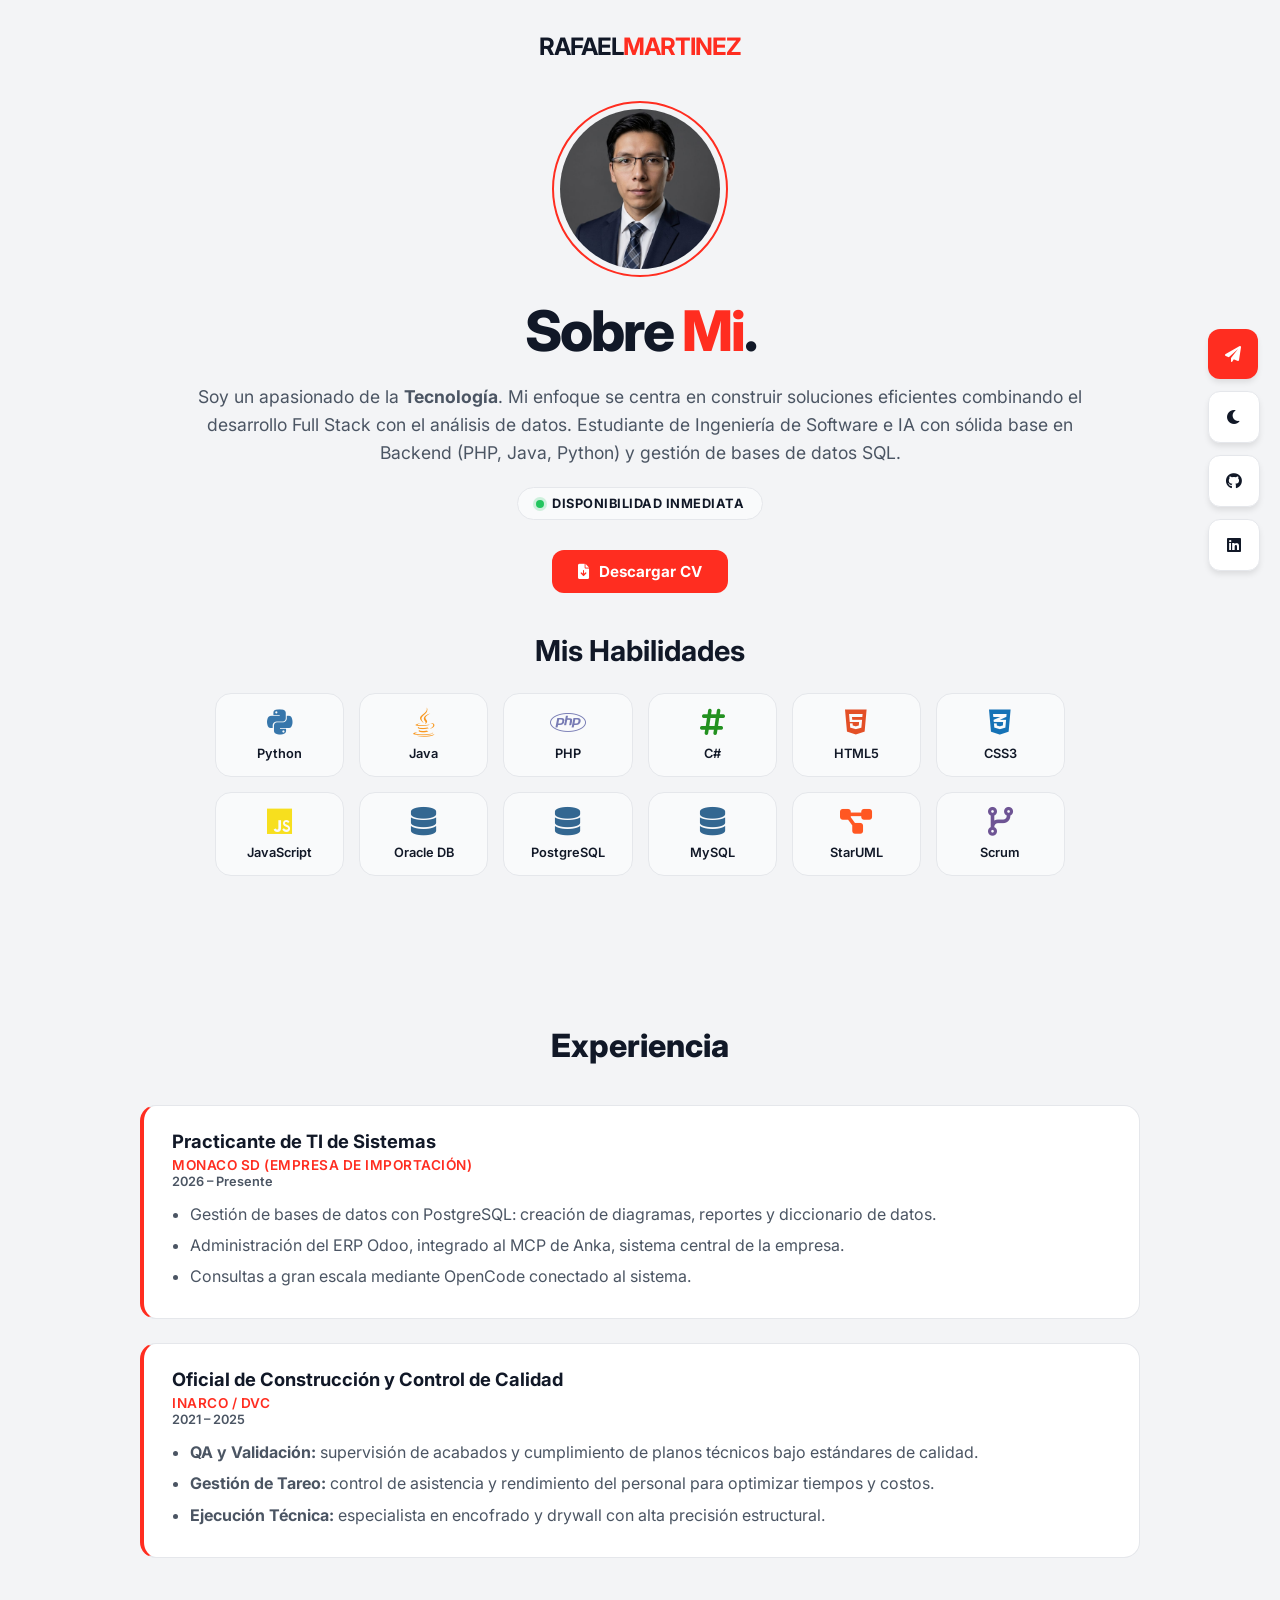
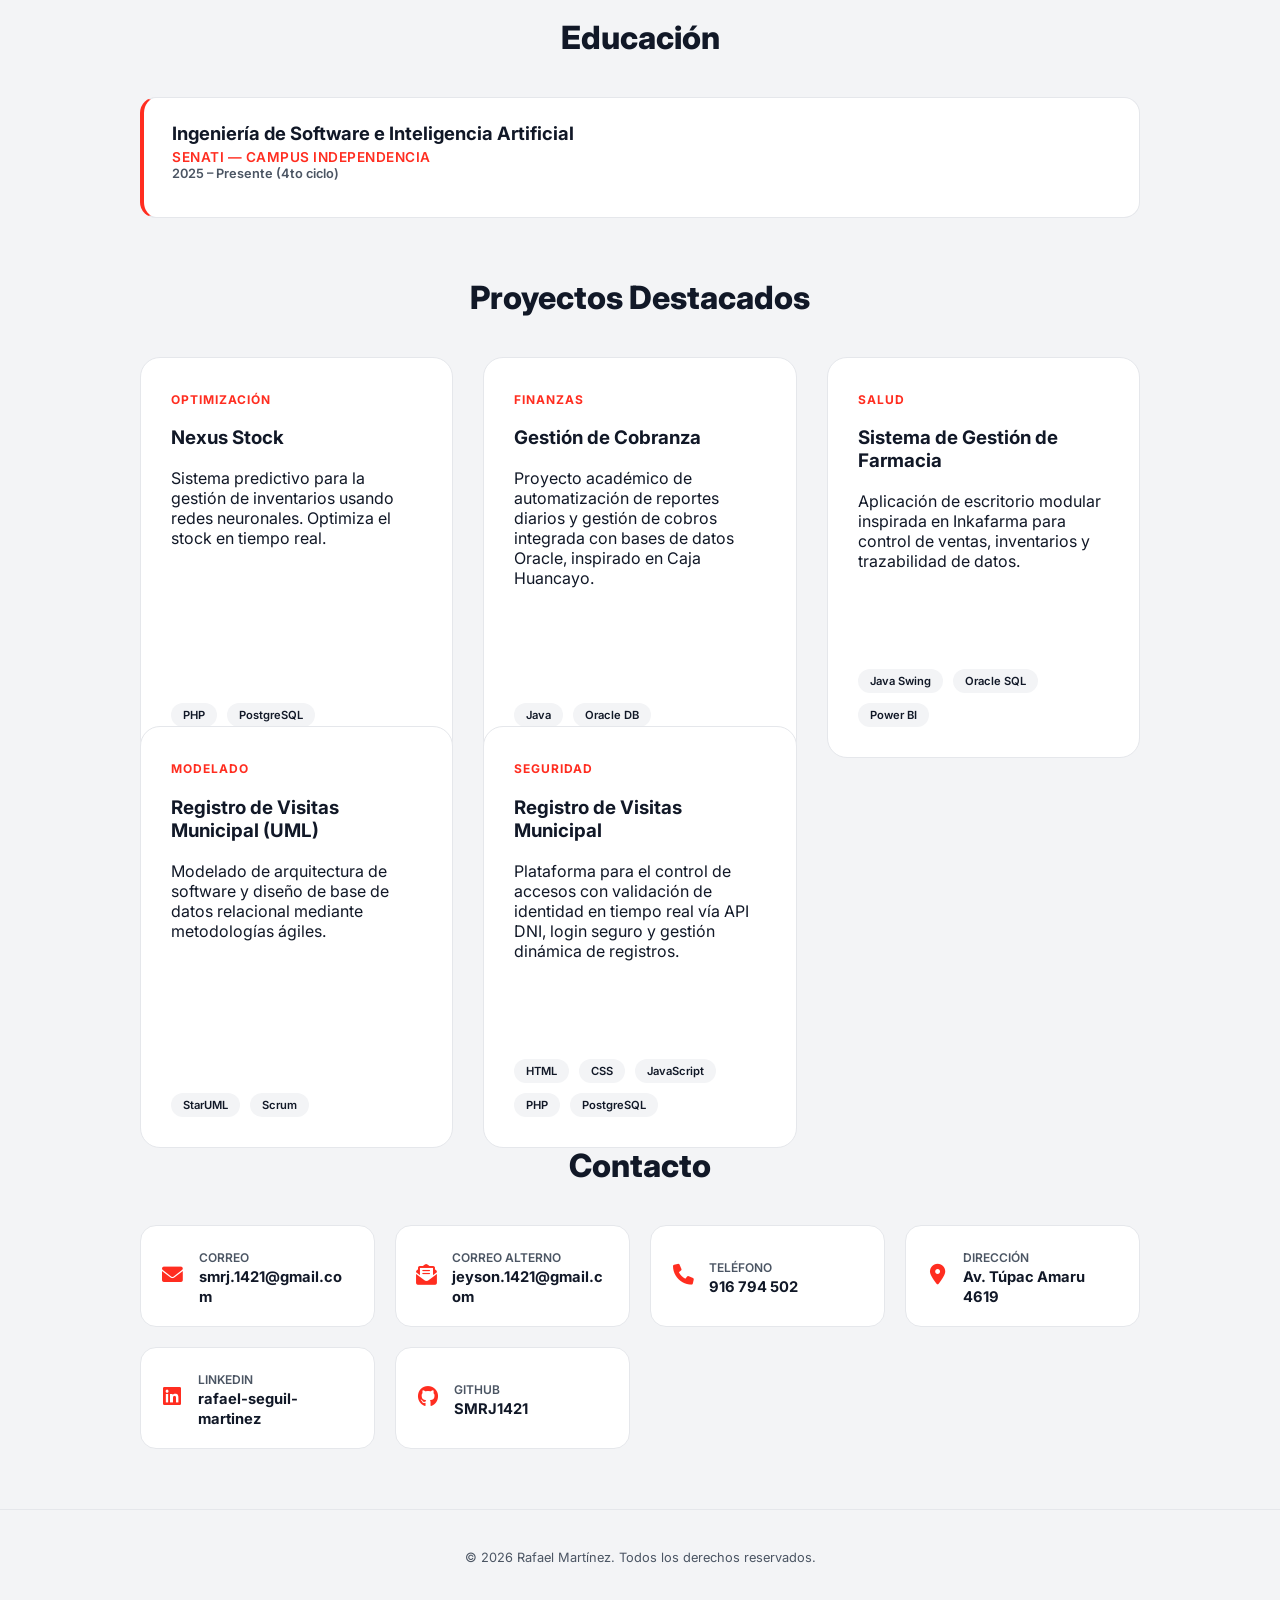
==== index.html @ b7e4bb4e "Actualiza portafolio: corrige contacto, agrega experiencia, educacion, proyectos y CV" ====
<!DOCTYPE html>
<html lang="es">
<head>
    <meta charset="UTF-8">
    <meta name="viewport" content="width=device-width, initial-scale=1.0">
    <title>Rafael Martínez | Portafolio</title>
    <meta name="description" content="Portafolio de Rafael Jeyson Seguil Martinez, estudiante de Ingeniería de Software e IA, practicante de TI en Monaco SD.">
    <link href="https://fonts.googleapis.com/css2?family=Inter:wght@300;400;600;700;800&display=swap" rel="stylesheet">
    <link rel="stylesheet" href="https://cdnjs.cloudflare.com/ajax/libs/font-awesome/6.0.0/css/all.min.css">

    <style>
        /* 1. VARIABLES Y CONFIGURACIÓN BASE (Colores y Temas) */
        :root {
            --red-laravel: #FF2D20;
            --bg-light: #F3F4F6;
            --card-light: #ffffff;
            --text-dark: #111827;
            --text-gray: #4B5563;
            --border-color: #e5e7eb;
            --bg-skill: #f9fafb;
        }

        [data-theme="dark"] {
            --bg-light: #0b1120;
            --card-light: #1e293b;
            --text-dark: #f8fafc;
            --text-gray: #94a3b8;
            --border-color: #334155;
            --bg-skill: #1e293b;
        }

        body {
            background-color: var(--bg-light);
            color: var(--text-dark);
            font-family: 'Inter', sans-serif;
            margin: 0;
            transition: background-color 0.3s, color 0.3s;
            background-image: url("https://laravel.com/img/notification-dots.png");
            background-repeat: no-repeat;
            background-position: top right;
        }

        /* 2. ESTILOS DE LA BARRA LATERAL (Botones de contacto y tema) */
        .side-bar {
            position: fixed;
            right: 20px;
            top: 50%;
            transform: translateY(-50%);
            display: flex;
            flex-direction: column;
            gap: 12px;
            z-index: 1000;
        }

        .side-btn {
            width: 50px;
            height: 50px;
            background: var(--card-light);
            border: 1px solid var(--border-color);
            border-radius: 12px;
            display: flex;
            align-items: center;
            justify-content: center;
            cursor: pointer;
            box-shadow: 0 4px 6px -1px rgba(0,0,0,0.1);
            transition: 0.3s;
            color: var(--text-dark);
            text-decoration: none;
        }

        .side-btn.contact-special {
            background: var(--red-laravel);
            color: white;
            border: none;
        }

        .side-btn:hover {
            border-color: var(--red-laravel);
            transform: scale(1.1);
        }

        /* 3. NAVEGACIÓN Y LOGO */
        .navbar { padding: 2rem 2rem 0; display: flex; justify-content: center; }
        .logo-text { font-weight: 700; font-size: 1.5rem; letter-spacing: -1px; }
        .logo-text span { color: var(--red-laravel); }

        /* 4. CABECERA (Foto de perfil y Bio) */
        header { text-align: center; padding: 40px 20px; max-width: 900px; margin: auto; }

        .profile-container {
            margin: 0 auto 20px; width: 160px; height: 160px; position: relative;
            border: 2px solid var(--red-laravel); border-radius: 50%; padding: 6px;
            display: flex; align-items: center; justify-content: center;
        }

        .profile-img { width: 100%; height: 100%; border-radius: 50%; object-fit: cover; }

        .hero-title { font-size: 3.5rem; font-weight: 800; margin: 10px 0; letter-spacing: -2px; }
        .hero-desc { font-size: 1.1rem; color: var(--text-gray); margin-bottom: 20px; line-height: 1.6; }

        .availability-badge {
            display: inline-flex;
            align-items: center;
            gap: 8px;
            background: var(--bg-skill);
            border: 1px solid var(--border-color);
            border-radius: 999px;
            padding: 8px 18px;
            font-size: 0.8rem;
            font-weight: 700;
            letter-spacing: 0.5px;
            text-transform: uppercase;
            margin-bottom: 30px;
        }
        .availability-badge .dot {
            width: 8px; height: 8px; border-radius: 50%;
            background: #22c55e;
            box-shadow: 0 0 0 3px rgba(34,197,94,0.2);
        }

        .cta-row { display: flex; gap: 14px; justify-content: center; flex-wrap: wrap; margin-bottom: 10px; }
        .btn-cv {
            display: inline-flex; align-items: center; gap: 10px;
            background: var(--red-laravel); color: white; text-decoration: none;
            padding: 12px 26px; border-radius: 12px; font-weight: 700; font-size: 0.95rem;
            transition: 0.3s;
        }
        .btn-cv:hover { transform: translateY(-2px); box-shadow: 0 10px 20px -8px rgba(255,45,32,0.5); }

        /* 5. SECCIÓN HABILIDADES (Grid de herramientas) */
        .skills-section { margin-top: 40px; }
        .skills-title { font-size: 1.8rem; font-weight: 700; margin-bottom: 25px; }
        .skills-grid {
            display: grid;
            grid-template-columns: repeat(auto-fit, minmax(120px, 1fr));
            gap: 15px;
            max-width: 850px;
            margin: 0 auto 50px;
        }

        .skill-item {
            background: var(--bg-skill);
            padding: 15px;
            border-radius: 16px;
            border: 1px solid var(--border-color);
            display: flex;
            flex-direction: column;
            align-items: center;
            gap: 8px;
            transition: 0.3s;
        }

        .skill-item:hover { border-color: var(--red-laravel); transform: translateY(-3px); }
        .skill-item i { font-size: 1.8rem; }
        .skill-item span { font-size: 0.8rem; font-weight: 600; }

        /* Colores de Iconos */
        .fa-python { color: #3776AB; }
        .fa-java { color: #f89820; }
        .fa-php { color: #777BB4; }
        .fa-hashtag { color: #239120; }
        .fa-html5 { color: #E34F26; }
        .fa-css3-alt { color: #1572B6; }
        .fa-js { color: #F7DF1E; }
        .fa-database { color: #336791; }
        .fa-project-diagram { color: #FF5722; }
        .fa-code-branch { color: #6e5494; }
        .fa-microchip { color: #8a8a8a; }

        /* 6. SECCIÓN PROYECTOS (Estilos de tarjetas) */
        .container {
            max-width: 1000px;
            margin: 60px auto;
            padding: 0 20px;
        }

        .section-title {
            font-size: 2rem;
            font-weight: 800;
            margin-bottom: 40px;
            text-align: center;
        }

        .projects-grid {
            display: grid;
            grid-template-columns: repeat(auto-fit, minmax(300px, 1fr));
            gap: 30px;
        }

        /* Estilo para que el enlace no se vea azul */
        .project-link {
            text-decoration: none;
            color: inherit;
            display: block;
        }

        .project-card {
            background: var(--card-light);
            border: 1px solid var(--border-color);
            border-radius: 20px;
            padding: 30px;
            transition: all 0.3s ease;
            display: flex;
            flex-direction: column;
            height: 100%; /* Para que todas midan lo mismo */
        }

        .project-card:hover {
            transform: translateY(-10px);
            border-color: var(--red-laravel);
            box-shadow: 0 20px 40px rgba(0,0,0,0.05);
        }

        .project-tag {
            color: var(--red-laravel);
            font-size: 0.75rem;
            font-weight: 700;
            text-transform: uppercase;
            letter-spacing: 1px;
        }

        .project-techs {
            margin-top: auto; /* Empuja las etiquetas al final */
            padding-top: 20px;
            display: flex;
            gap: 10px;
            flex-wrap: wrap;
        }

        .project-techs span {
            font-size: 0.7rem;
            background: var(--bg-light);
            padding: 5px 12px;
            border-radius: 20px;
            font-weight: 600;
        }

        /* 7. EXPERIENCIA Y EDUCACIÓN (Timeline) */
        .timeline { display: flex; flex-direction: column; gap: 24px; }
        .timeline-item {
            background: var(--card-light);
            border: 1px solid var(--border-color);
            border-left: 4px solid var(--red-laravel);
            border-radius: 16px;
            padding: 24px 28px;
        }
        .timeline-item .role { font-size: 1.15rem; font-weight: 700; margin: 0 0 2px; }
        .timeline-item .org {
            font-size: 0.85rem; font-weight: 600; color: var(--red-laravel);
            text-transform: uppercase; letter-spacing: 0.5px;
        }
        .timeline-item .period {
            font-size: 0.8rem; color: var(--text-gray); font-weight: 600; margin-bottom: 12px; display: block;
        }
        .timeline-item ul { margin: 0; padding-left: 18px; color: var(--text-gray); line-height: 1.7; }
        .timeline-item ul li { margin-bottom: 4px; }

        /* 8. CONTACTO */
        .contact-grid {
            display: grid;
            grid-template-columns: repeat(auto-fit, minmax(220px, 1fr));
            gap: 20px;
        }
        .contact-item {
            background: var(--card-light);
            border: 1px solid var(--border-color);
            border-radius: 16px;
            padding: 20px;
            display: flex;
            align-items: center;
            gap: 14px;
            text-decoration: none;
            color: inherit;
            transition: 0.3s;
        }
        .contact-item:hover { border-color: var(--red-laravel); transform: translateY(-3px); }
        .contact-item i { font-size: 1.3rem; color: var(--red-laravel); width: 24px; text-align: center; }
        .contact-item .label { font-size: 0.75rem; color: var(--text-gray); font-weight: 600; text-transform: uppercase; }
        .contact-item .value { font-size: 0.92rem; font-weight: 700; word-break: break-word; }

        footer { text-align: center; padding: 40px; color: var(--text-gray); font-size: 0.8rem; border-top: 1px solid var(--border-color); }
    </style>
</head>
<body>

<div class="side-bar">
    <a href="mailto:smrj.1421@gmail.com" class="side-btn contact-special" title="Contactar conmigo">
        <i class="fas fa-paper-plane"></i>
    </a>
    <div class="side-btn" id="theme-toggle" title="Modo Oscuro/Claro">
        <i class="fas fa-moon" id="theme-icon"></i>
    </div>
    <a href="https://github.com/SMRJ1421" target="_blank" class="side-btn" title="GitHub"><i class="fab fa-github"></i></a>
    <a href="https://linkedin.com/in/rafael-seguil-martinez" target="_blank" class="side-btn" title="LinkedIn"><i class="fab fa-linkedin"></i></a>
</div>

<nav class="navbar">
    <div class="logo-text">RAFAEL<span>MARTINEZ</span></div>
</nav>

<header>
    <div class="profile-container">
        <img src="Jeyson.jpeg" alt="Rafael Martínez" class="profile-img">
    </div>

    <h1 class="hero-title">Sobre <span style="color: var(--red-laravel)">Mi</span>.</h1>

    <p class="hero-desc">
        Soy un apasionado de la <strong>Tecnología</strong>.
        Mi enfoque se centra en construir soluciones eficientes combinando el desarrollo Full Stack
        con el análisis de datos. Estudiante de Ingeniería de Software e IA con sólida base en
        Backend (PHP, Java, Python) y gestión de bases de datos SQL.
    </p>

    <span class="availability-badge"><span class="dot"></span> Disponibilidad inmediata</span>

    <div class="cta-row">
        <a href="cv.pdf" download class="btn-cv"><i class="fas fa-file-arrow-down"></i> Descargar CV</a>
    </div>

    <div class="skills-section">
        <h2 class="skills-title">Mis Habilidades</h2>
        <div class="skills-grid">
            <div class="skill-item"><i class="fab fa-python"></i><span>Python</span></div>
            <div class="skill-item"><i class="fab fa-java"></i><span>Java</span></div>
            <div class="skill-item"><i class="fab fa-php"></i><span>PHP</span></div>
            <div class="skill-item"><i class="fas fa-hashtag"></i><span>C#</span></div>
            <div class="skill-item"><i class="fab fa-html5"></i><span>HTML5</span></div>
            <div class="skill-item"><i class="fab fa-css3-alt"></i><span>CSS3</span></div>
            <div class="skill-item"><i class="fab fa-js"></i><span>JavaScript</span></div>
            <div class="skill-item"><i class="fas fa-database"></i><span>Oracle DB</span></div>
            <div class="skill-item"><i class="fas fa-database"></i><span>PostgreSQL</span></div>
            <div class="skill-item"><i class="fas fa-database"></i><span>MySQL</span></div>
            <div class="skill-item"><i class="fas fa-project-diagram"></i><span>StarUML</span></div>
            <div class="skill-item"><i class="fas fa-code-branch"></i><span>Scrum</span></div>
        </div>
    </div>
</header>

<main class="container">
    <h2 class="section-title">Experiencia</h2>
    <div class="timeline">
        <div class="timeline-item">
            <p class="role">Practicante de TI de Sistemas</p>
            <span class="org">Monaco SD (empresa de importación)</span>
            <span class="period">2026 – Presente</span>
            <ul>
                <li>Gestión de bases de datos con PostgreSQL: creación de diagramas, reportes y diccionario de datos.</li>
                <li>Administración del ERP Odoo, integrado al MCP de Anka, sistema central de la empresa.</li>
                <li>Consultas a gran escala mediante OpenCode conectado al sistema.</li>
            </ul>
        </div>
        <div class="timeline-item">
            <p class="role">Oficial de Construcción y Control de Calidad</p>
            <span class="org">INARCO / DVC</span>
            <span class="period">2021 – 2025</span>
            <ul>
                <li><strong>QA y Validación:</strong> supervisión de acabados y cumplimiento de planos técnicos bajo estándares de calidad.</li>
                <li><strong>Gestión de Tareo:</strong> control de asistencia y rendimiento del personal para optimizar tiempos y costos.</li>
                <li><strong>Ejecución Técnica:</strong> especialista en encofrado y drywall con alta precisión estructural.</li>
            </ul>
        </div>
    </div>
</main>

<main class="container">
    <h2 class="section-title">Educación</h2>
    <div class="timeline">
        <div class="timeline-item">
            <p class="role">Ingeniería de Software e Inteligencia Artificial</p>
            <span class="org">SENATI — Campus Independencia</span>
            <span class="period">2025 – Presente (4to ciclo)</span>
        </div>
    </div>
</main>

<main class="container">
    <h2 class="section-title">Proyectos Destacados</h2>

    <div class="projects-grid">
        <a href="nexus-stock.html" class="project-link">
            <article class="project-card">
                <div class="project-content">
                    <span class="project-tag">Optimización</span>
                    <h3>Nexus Stock</h3>
                    <p>Sistema predictivo para la gestión de inventarios usando redes neuronales. Optimiza el stock en tiempo real.</p>
                </div>
                <div class="project-techs">
                    <span>PHP</span>
                    <span>PostgreSQL</span>
                </div>
            </article>
        </a>

        <article class="project-card">
            <div class="project-content">
                <span class="project-tag">Finanzas</span>
                <h3>Gestión de Cobranza</h3>
                <p>Proyecto académico de automatización de reportes diarios y gestión de cobros integrada con bases de datos Oracle, inspirado en Caja Huancayo.</p>
            </div>
            <div class="project-techs">
                <span>Java</span>
                <span>Oracle DB</span>
            </div>
        </article>

        <article class="project-card">
            <div class="project-content">
                <span class="project-tag">Salud</span>
                <h3>Sistema de Gestión de Farmacia</h3>
                <p>Aplicación de escritorio modular inspirada en Inkafarma para control de ventas, inventarios y trazabilidad de datos.</p>
            </div>
            <div class="project-techs">
                <span>Java Swing</span>
                <span>Oracle SQL</span>
                <span>Power BI</span>
            </div>
        </article>

        <article class="project-card">
            <div class="project-content">
                <span class="project-tag">Modelado</span>
                <h3>Registro de Visitas Municipal (UML)</h3>
                <p>Modelado de arquitectura de software y diseño de base de datos relacional mediante metodologías ágiles.</p>
            </div>
            <div class="project-techs">
                <span>StarUML</span>
                <span>Scrum</span>
            </div>
        </article>

        <article class="project-card">
            <div class="project-content">
                <span class="project-tag">Seguridad</span>
                <h3>Registro de Visitas Municipal</h3>
                <p>Plataforma para el control de accesos con validación de identidad en tiempo real vía API DNI, login seguro y gestión dinámica de registros.</p>
            </div>
            <div class="project-techs">
                <span>HTML</span>
                <span>CSS</span>
                <span>JavaScript</span>
                <span>PHP</span>
                <span>PostgreSQL</span>
            </div>
        </article>
    </div>
</main>

<main class="container">
    <h2 class="section-title">Contacto</h2>
    <div class="contact-grid">
        <a href="mailto:smrj.1421@gmail.com" class="contact-item">
            <i class="fas fa-envelope"></i>
            <div>
                <span class="label">Correo</span><br>
                <span class="value">smrj.1421@gmail.com</span>
            </div>
        </a>
        <a href="mailto:jeyson.1421@gmail.com" class="contact-item">
            <i class="fas fa-envelope-open-text"></i>
            <div>
                <span class="label">Correo alterno</span><br>
                <span class="value">jeyson.1421@gmail.com</span>
            </div>
        </a>
        <a href="tel:+51916794502" class="contact-item">
            <i class="fas fa-phone"></i>
            <div>
                <span class="label">Teléfono</span><br>
                <span class="value">916 794 502</span>
            </div>
        </a>
        <div class="contact-item">
            <i class="fas fa-location-dot"></i>
            <div>
                <span class="label">Dirección</span><br>
                <span class="value">Av. Túpac Amaru 4619</span>
            </div>
        </div>
        <a href="https://linkedin.com/in/rafael-seguil-martinez" target="_blank" class="contact-item">
            <i class="fab fa-linkedin"></i>
            <div>
                <span class="label">LinkedIn</span><br>
                <span class="value">rafael-seguil-martinez</span>
            </div>
        </a>
        <a href="https://github.com/SMRJ1421" target="_blank" class="contact-item">
            <i class="fab fa-github"></i>
            <div>
                <span class="label">GitHub</span><br>
                <span class="value">SMRJ1421</span>
            </div>
        </a>
    </div>
</main>

<footer>&copy; 2026 Rafael Martínez. Todos los derechos reservados.</footer>

<script>
    const themeToggle = document.getElementById('theme-toggle');
    const themeIcon = document.getElementById('theme-icon');

    themeToggle.addEventListener('click', () => {
        if (document.documentElement.getAttribute('data-theme') !== 'dark') {
            document.documentElement.setAttribute('data-theme', 'dark');
            themeIcon.classList.replace('fa-moon', 'fa-sun');
        } else {
            document.documentElement.removeAttribute('data-theme');
            themeIcon.classList.replace('fa-sun', 'fa-moon');
        }
    });
</script>

</body>
</html>
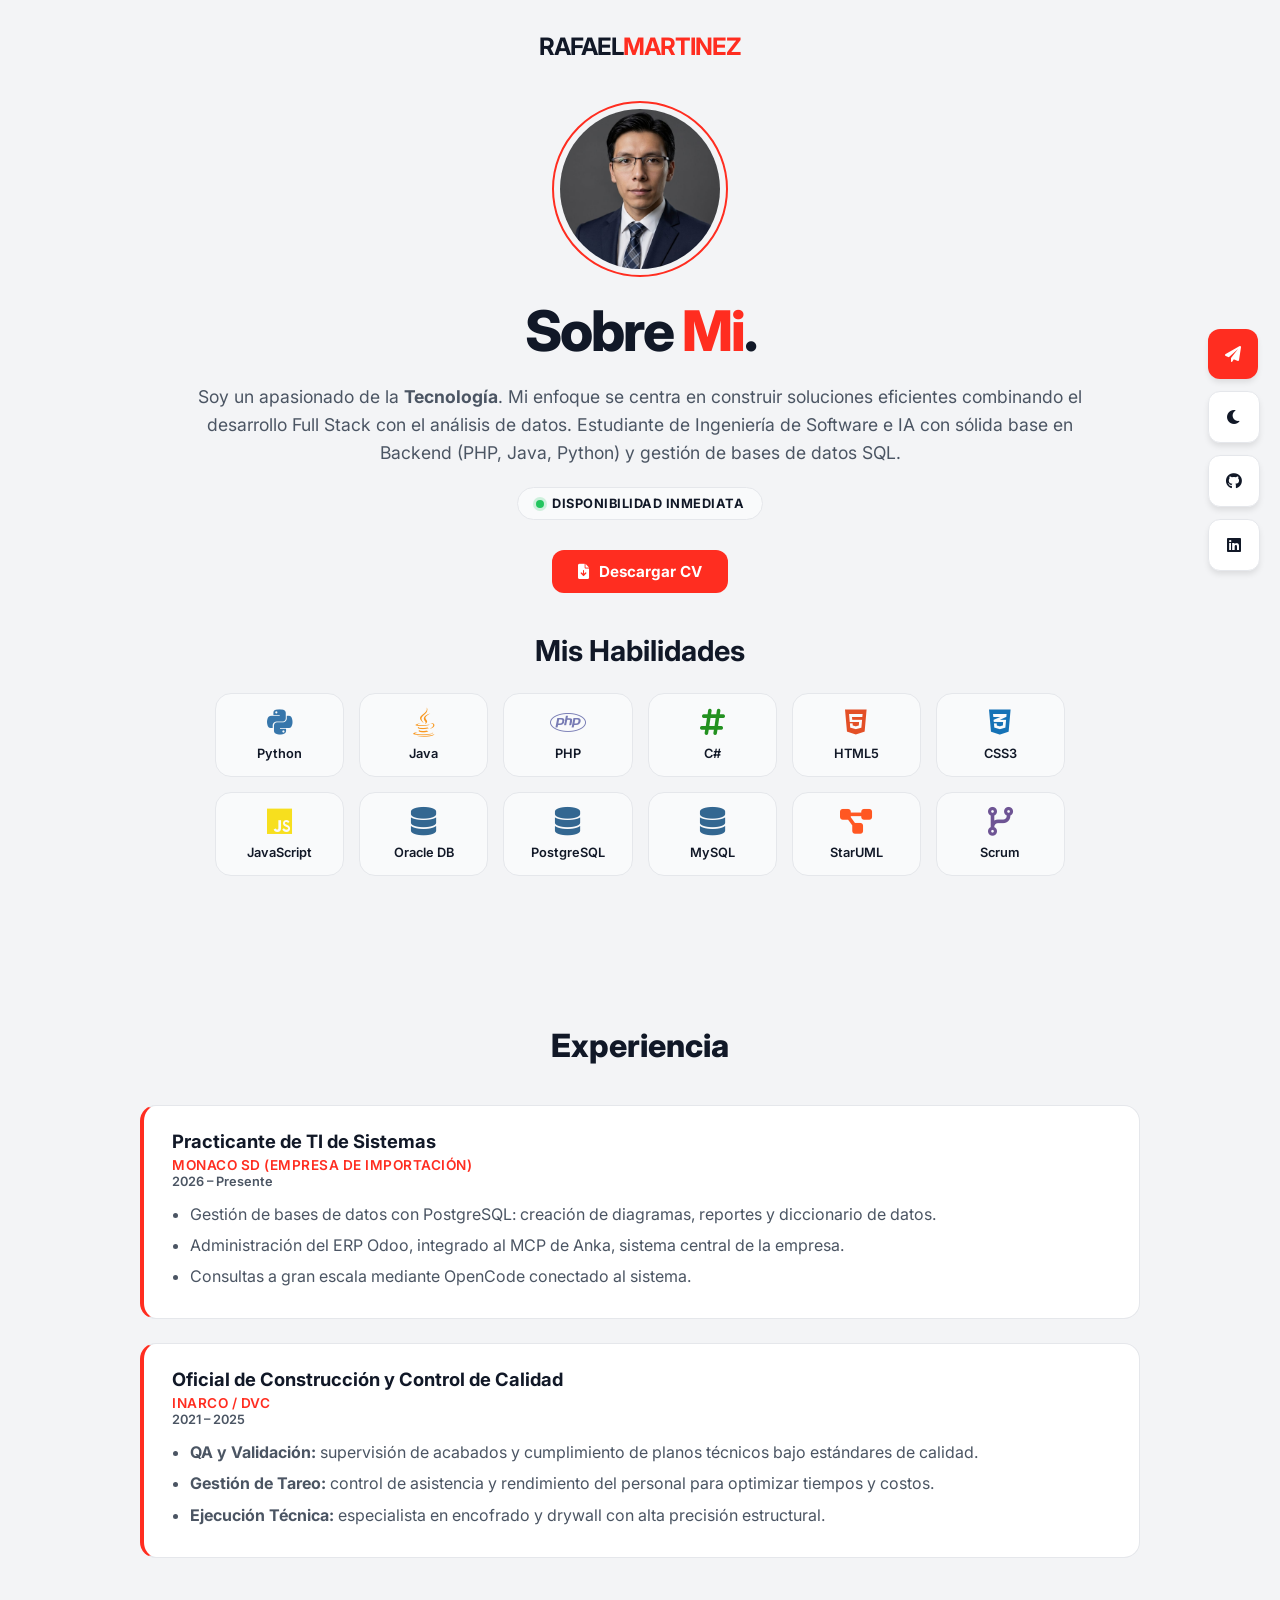
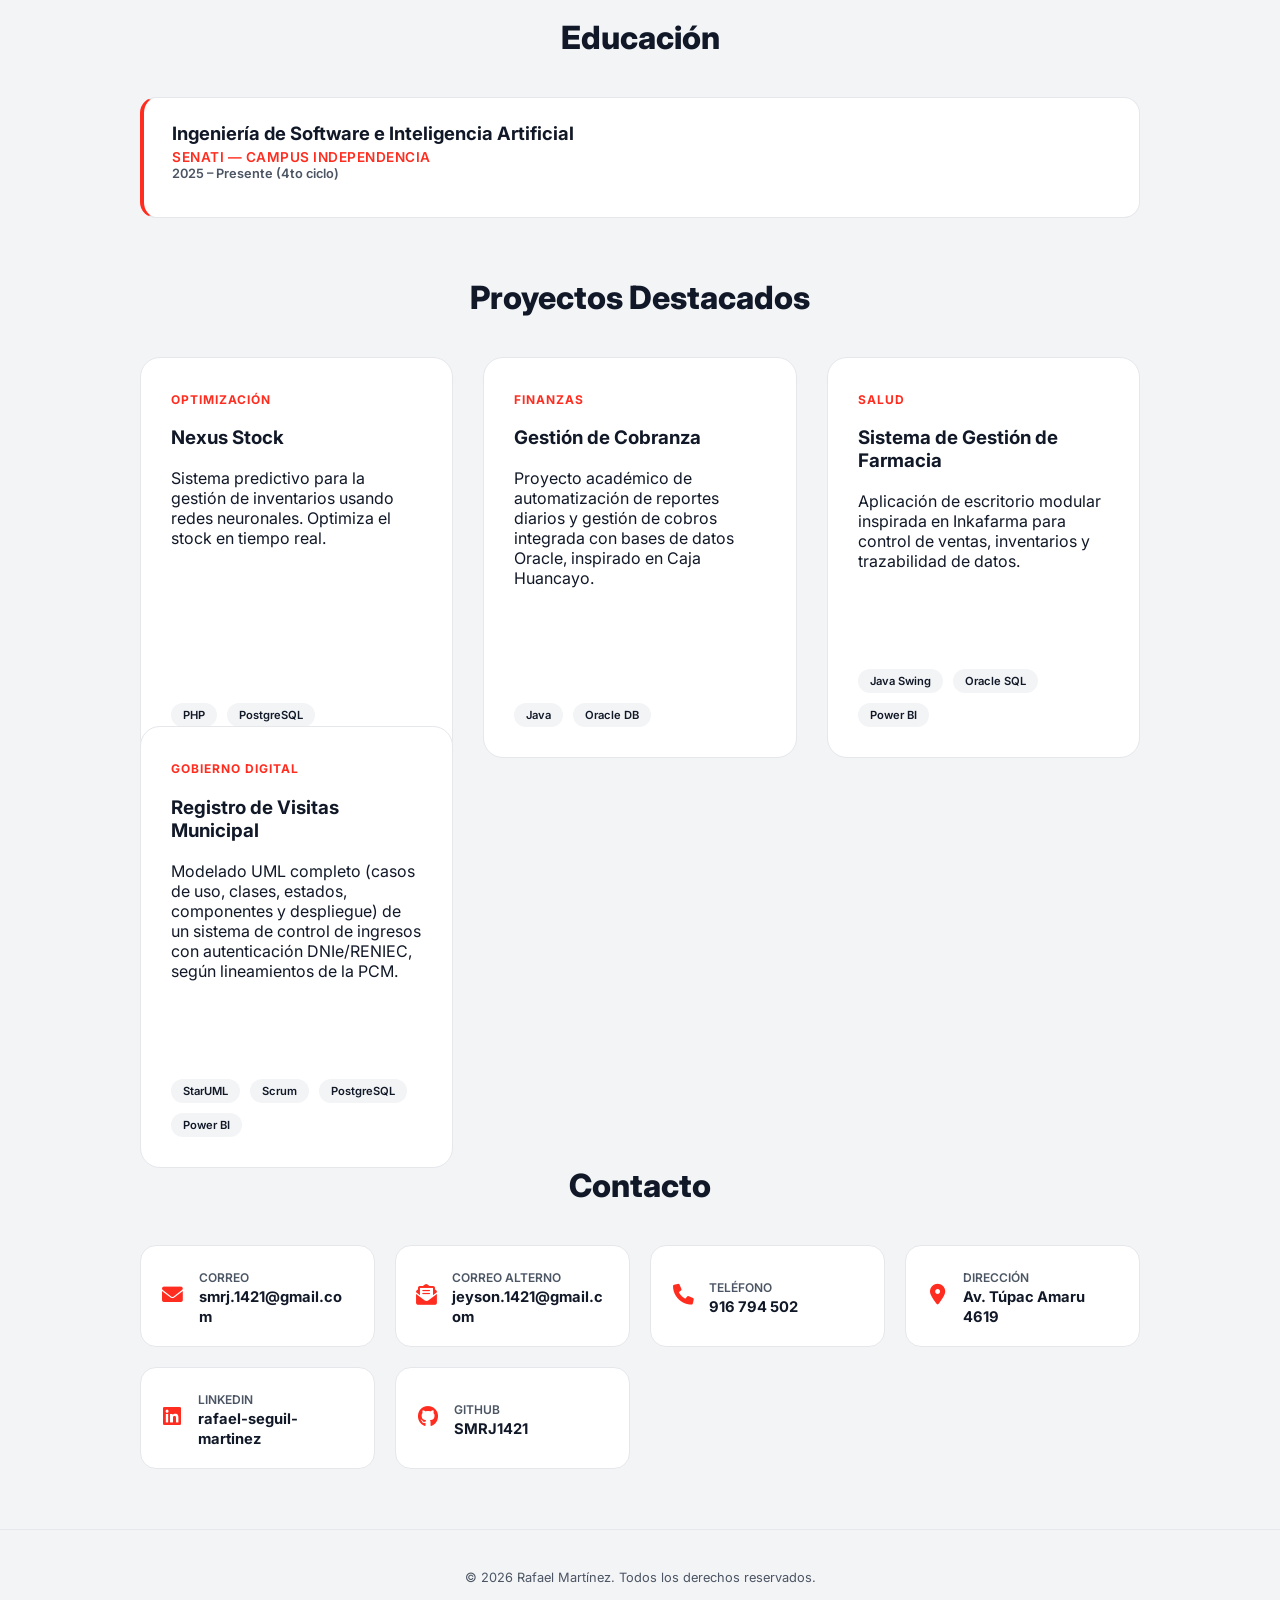
==== commit eba518fd: "Fusiona proyectos de Registro de Visitas Municipal en una pagina de detalle con los 10 diagramas UML" ====
--- a/index.html
+++ b/index.html
@@ -417,32 +417,21 @@
             </div>
         </article>
 
-        <article class="project-card">
-            <div class="project-content">
-                <span class="project-tag">Modelado</span>
-                <h3>Registro de Visitas Municipal (UML)</h3>
-                <p>Modelado de arquitectura de software y diseño de base de datos relacional mediante metodologías ágiles.</p>
-            </div>
-            <div class="project-techs">
-                <span>StarUML</span>
-                <span>Scrum</span>
-            </div>
-        </article>
-
-        <article class="project-card">
-            <div class="project-content">
-                <span class="project-tag">Seguridad</span>
-                <h3>Registro de Visitas Municipal</h3>
-                <p>Plataforma para el control de accesos con validación de identidad en tiempo real vía API DNI, login seguro y gestión dinámica de registros.</p>
-            </div>
-            <div class="project-techs">
-                <span>HTML</span>
-                <span>CSS</span>
-                <span>JavaScript</span>
-                <span>PHP</span>
-                <span>PostgreSQL</span>
-            </div>
-        </article>
+        <a href="visitas-municipal.html" class="project-link">
+            <article class="project-card">
+                <div class="project-content">
+                    <span class="project-tag">Gobierno Digital</span>
+                    <h3>Registro de Visitas Municipal</h3>
+                    <p>Modelado UML completo (casos de uso, clases, estados, componentes y despliegue) de un sistema de control de ingresos con autenticación DNIe/RENIEC, según lineamientos de la PCM.</p>
+                </div>
+                <div class="project-techs">
+                    <span>StarUML</span>
+                    <span>Scrum</span>
+                    <span>PostgreSQL</span>
+                    <span>Power BI</span>
+                </div>
+            </article>
+        </a>
     </div>
 </main>
 
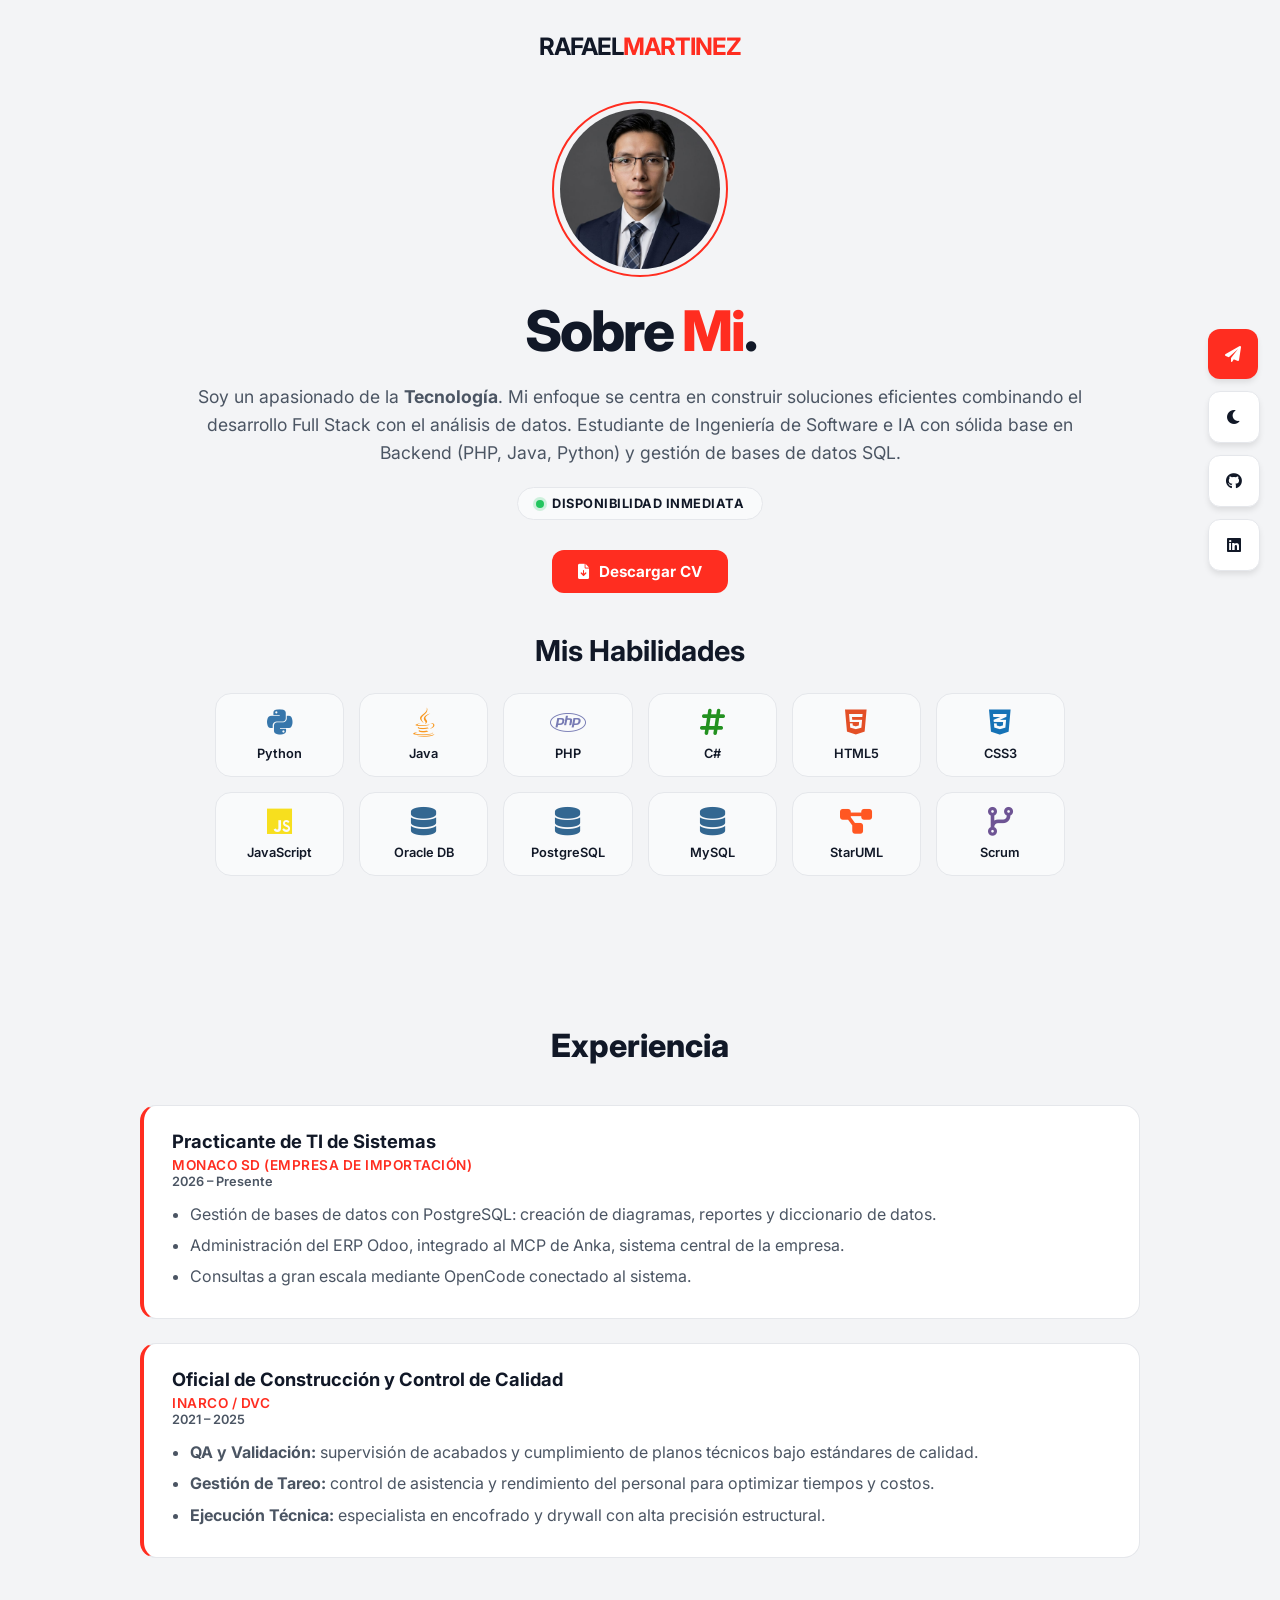
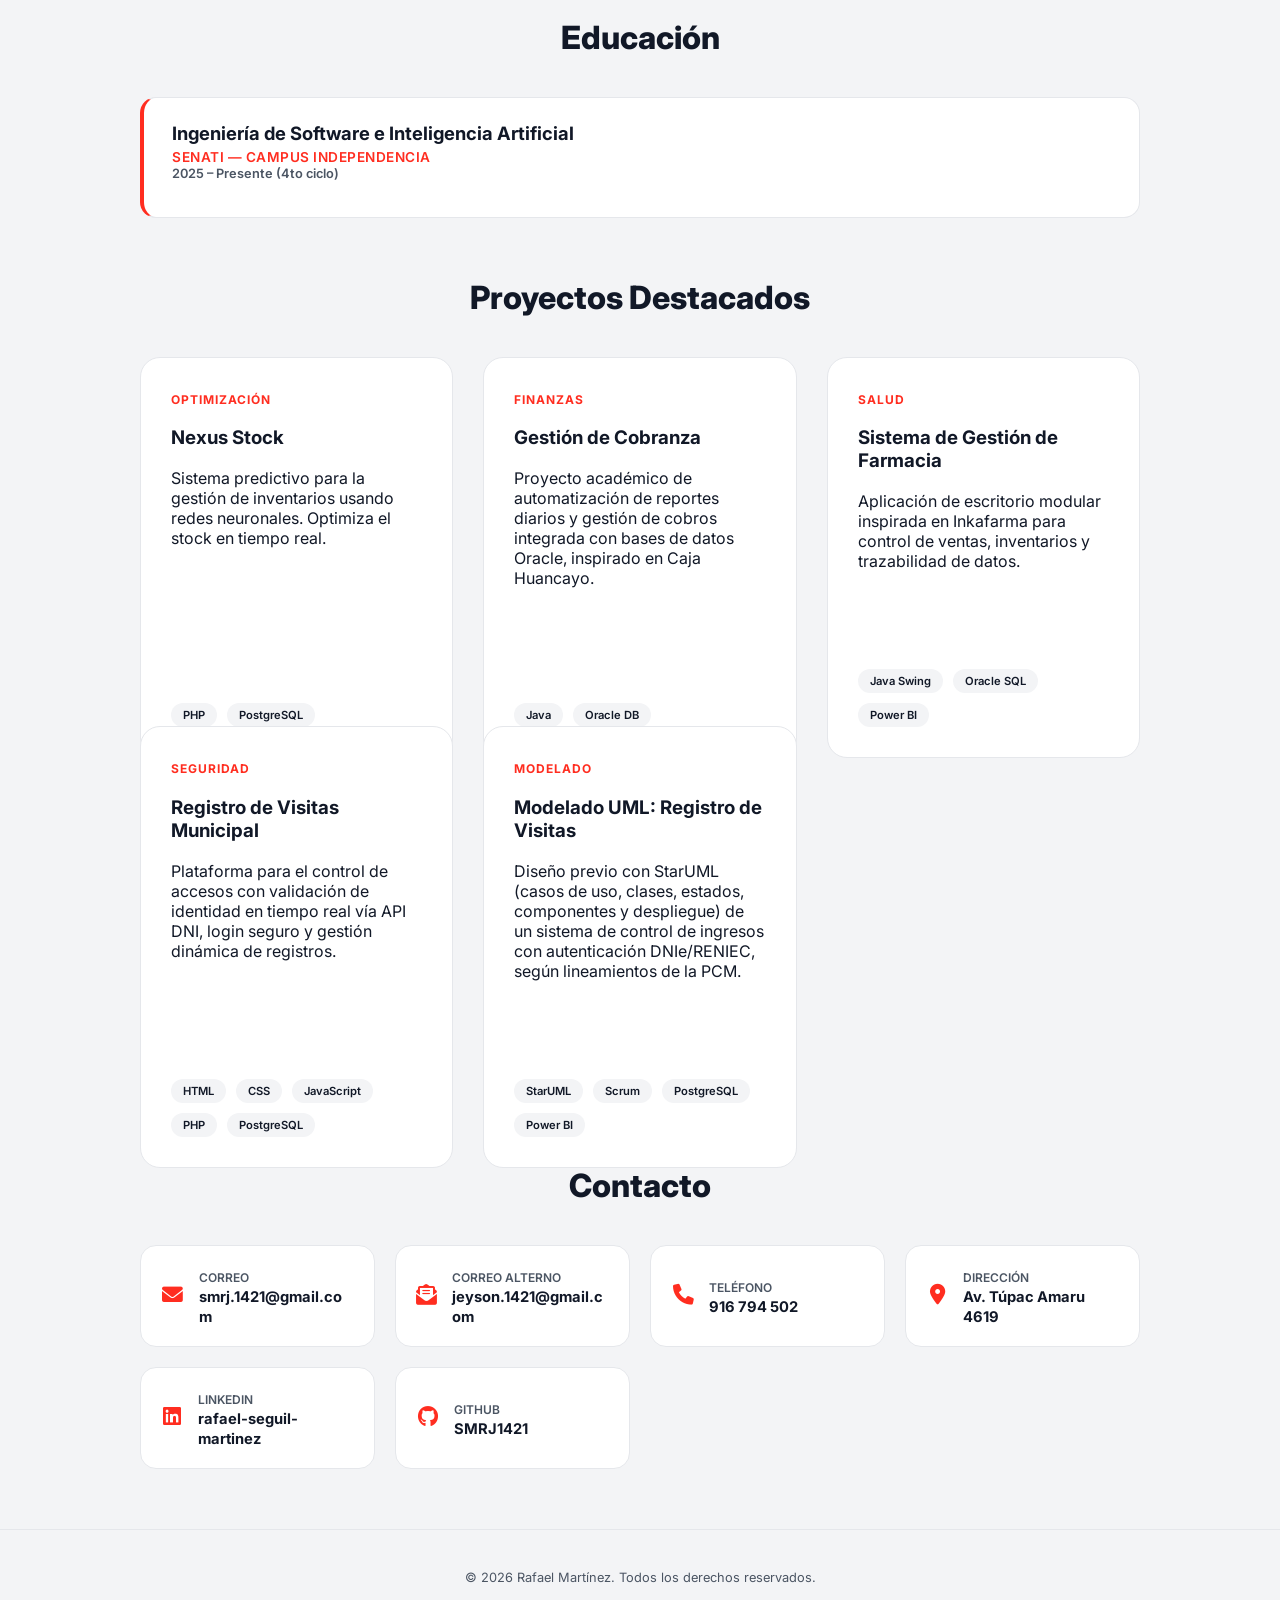
==== commit 80479ec0: "Separa de nuevo el proyecto implementado del modelado UML (eran 2 proyectos distintos)" ====
--- a/index.html
+++ b/index.html
@@ -417,12 +417,27 @@
             </div>
         </article>
 
+        <article class="project-card">
+            <div class="project-content">
+                <span class="project-tag">Seguridad</span>
+                <h3>Registro de Visitas Municipal</h3>
+                <p>Plataforma para el control de accesos con validación de identidad en tiempo real vía API DNI, login seguro y gestión dinámica de registros.</p>
+            </div>
+            <div class="project-techs">
+                <span>HTML</span>
+                <span>CSS</span>
+                <span>JavaScript</span>
+                <span>PHP</span>
+                <span>PostgreSQL</span>
+            </div>
+        </article>
+
         <a href="visitas-municipal.html" class="project-link">
             <article class="project-card">
                 <div class="project-content">
-                    <span class="project-tag">Gobierno Digital</span>
-                    <h3>Registro de Visitas Municipal</h3>
-                    <p>Modelado UML completo (casos de uso, clases, estados, componentes y despliegue) de un sistema de control de ingresos con autenticación DNIe/RENIEC, según lineamientos de la PCM.</p>
+                    <span class="project-tag">Modelado</span>
+                    <h3>Modelado UML: Registro de Visitas</h3>
+                    <p>Diseño previo con StarUML (casos de uso, clases, estados, componentes y despliegue) de un sistema de control de ingresos con autenticación DNIe/RENIEC, según lineamientos de la PCM.</p>
                 </div>
                 <div class="project-techs">
                     <span>StarUML</span>
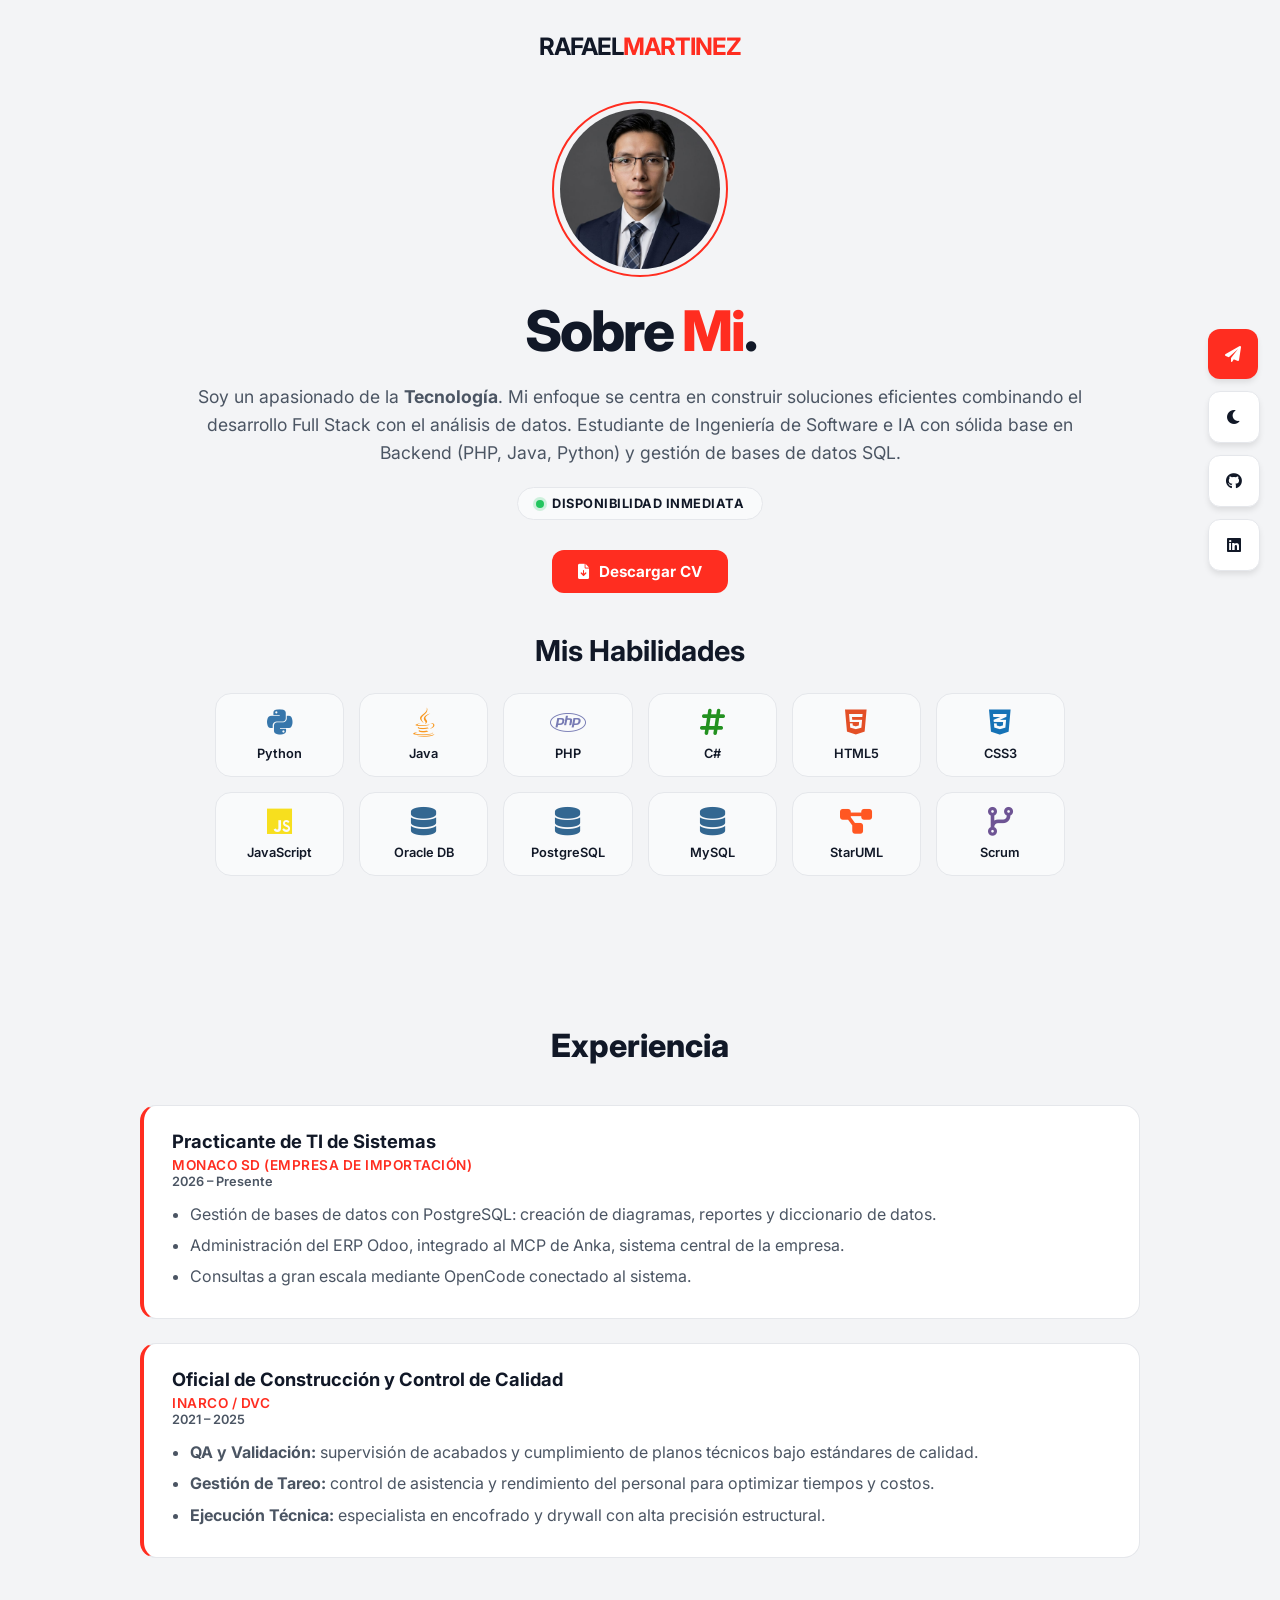
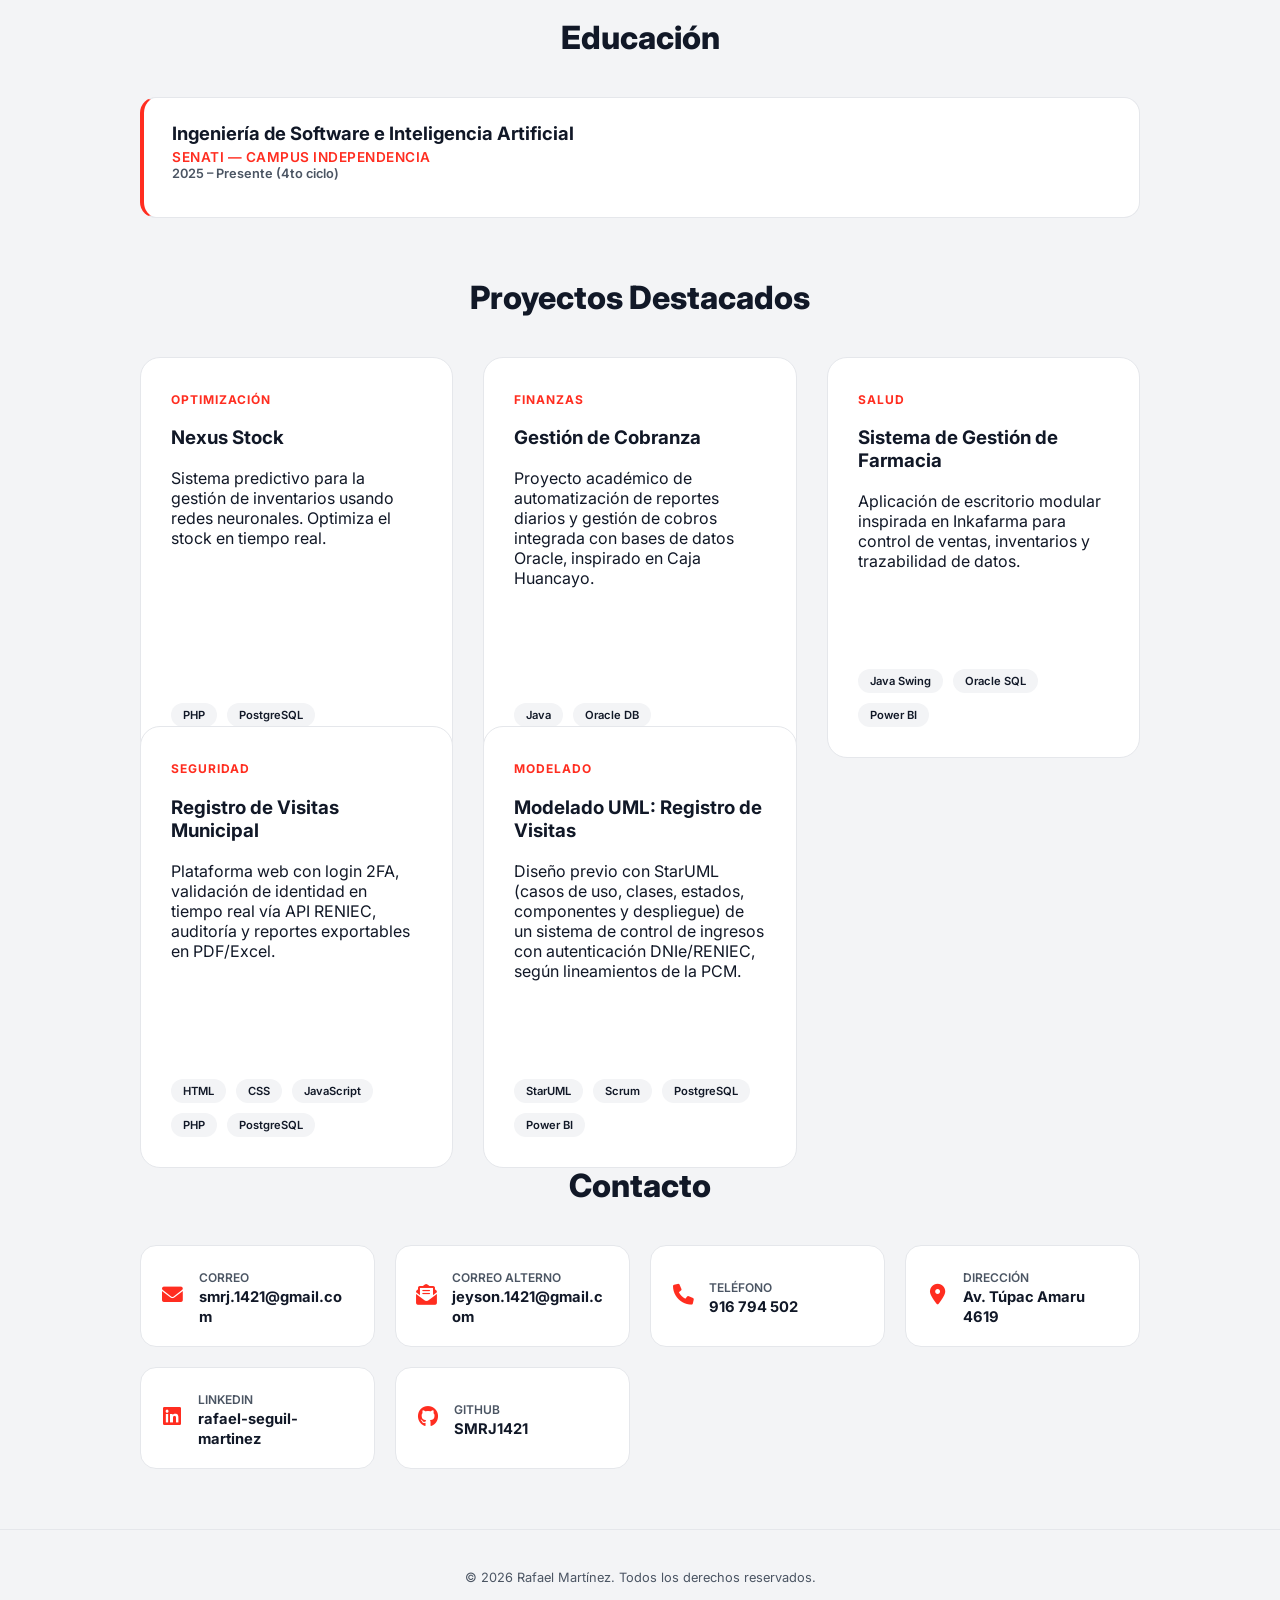
==== commit ce953d23: "Agrega pagina de detalle real del sistema de Registro de Visitas con capturas del informe de uso" ====
--- a/index.html
+++ b/index.html
@@ -417,20 +417,22 @@
             </div>
         </article>
 
-        <article class="project-card">
-            <div class="project-content">
-                <span class="project-tag">Seguridad</span>
-                <h3>Registro de Visitas Municipal</h3>
-                <p>Plataforma para el control de accesos con validación de identidad en tiempo real vía API DNI, login seguro y gestión dinámica de registros.</p>
-            </div>
-            <div class="project-techs">
-                <span>HTML</span>
-                <span>CSS</span>
-                <span>JavaScript</span>
-                <span>PHP</span>
-                <span>PostgreSQL</span>
-            </div>
-        </article>
+        <a href="registro-visitas.html" class="project-link">
+            <article class="project-card">
+                <div class="project-content">
+                    <span class="project-tag">Seguridad</span>
+                    <h3>Registro de Visitas Municipal</h3>
+                    <p>Plataforma web con login 2FA, validación de identidad en tiempo real vía API RENIEC, auditoría y reportes exportables en PDF/Excel.</p>
+                </div>
+                <div class="project-techs">
+                    <span>HTML</span>
+                    <span>CSS</span>
+                    <span>JavaScript</span>
+                    <span>PHP</span>
+                    <span>PostgreSQL</span>
+                </div>
+            </article>
+        </a>
 
         <a href="visitas-municipal.html" class="project-link">
             <article class="project-card">
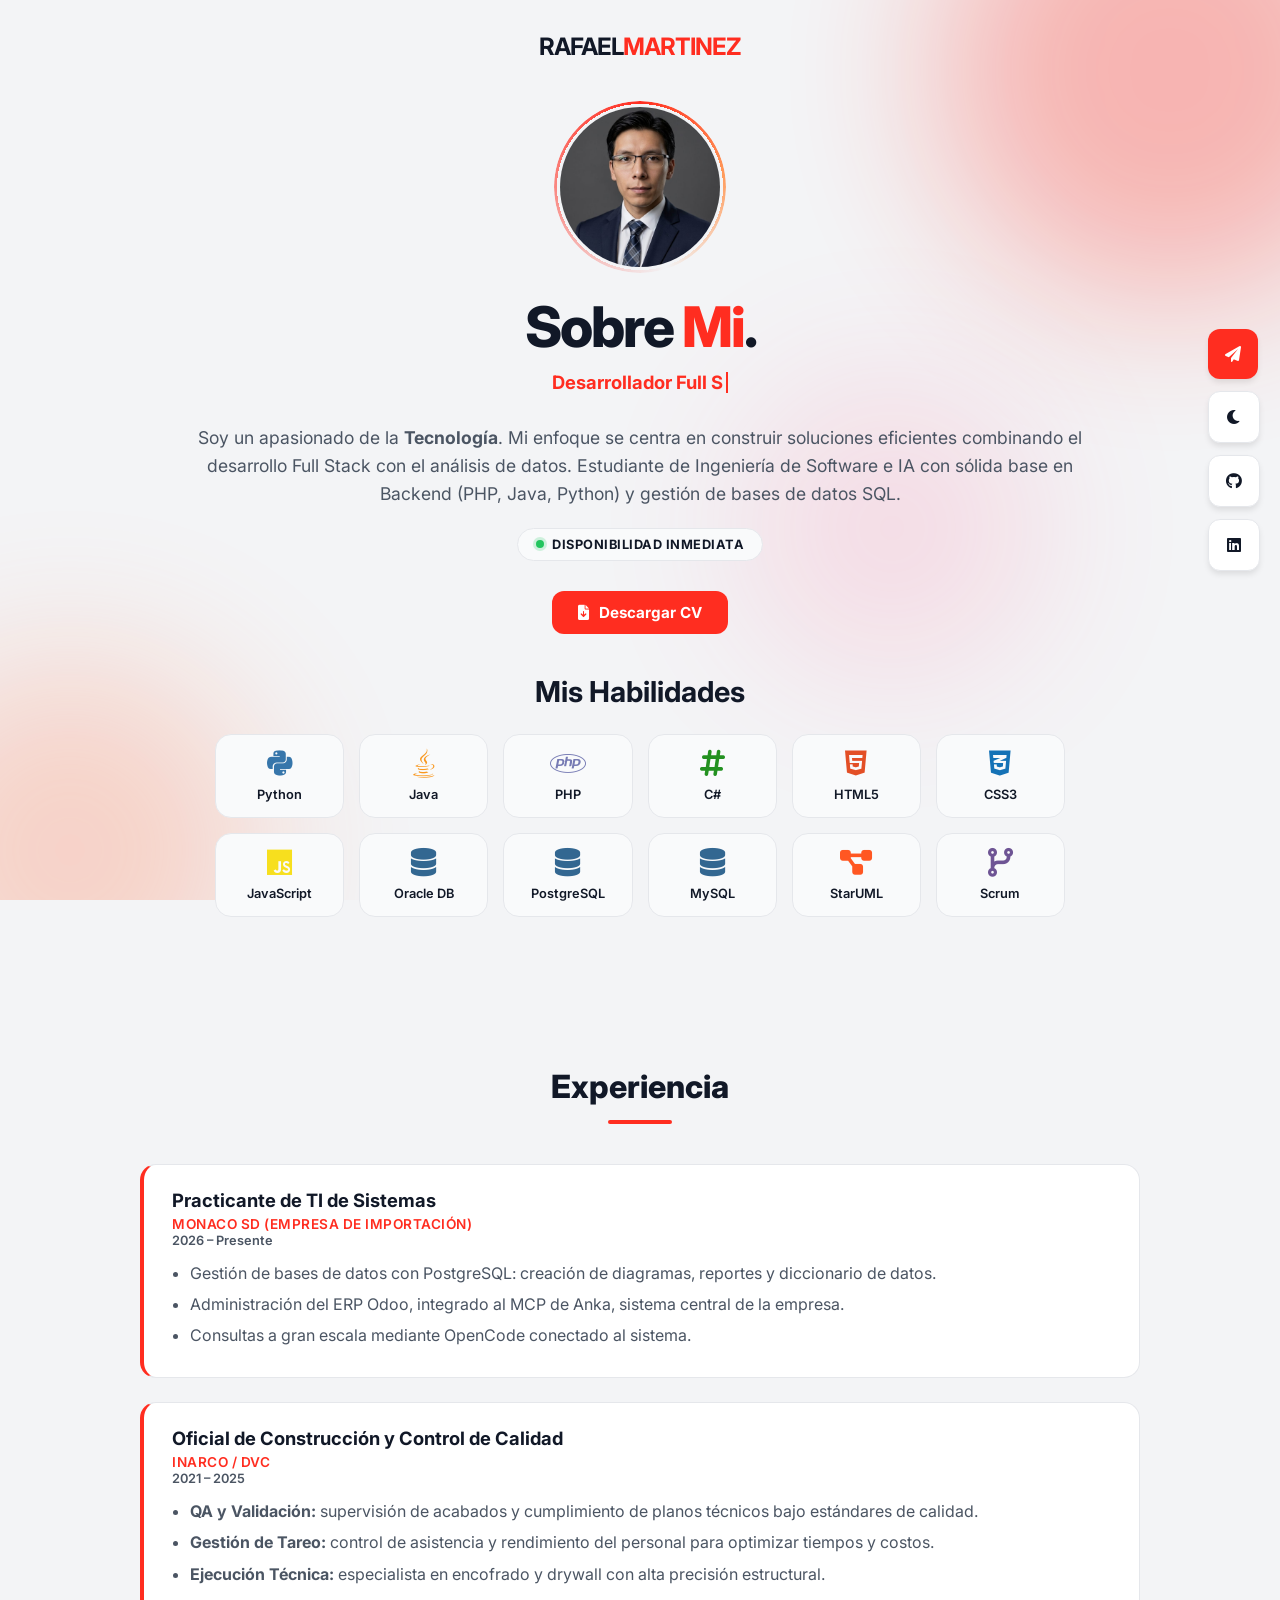
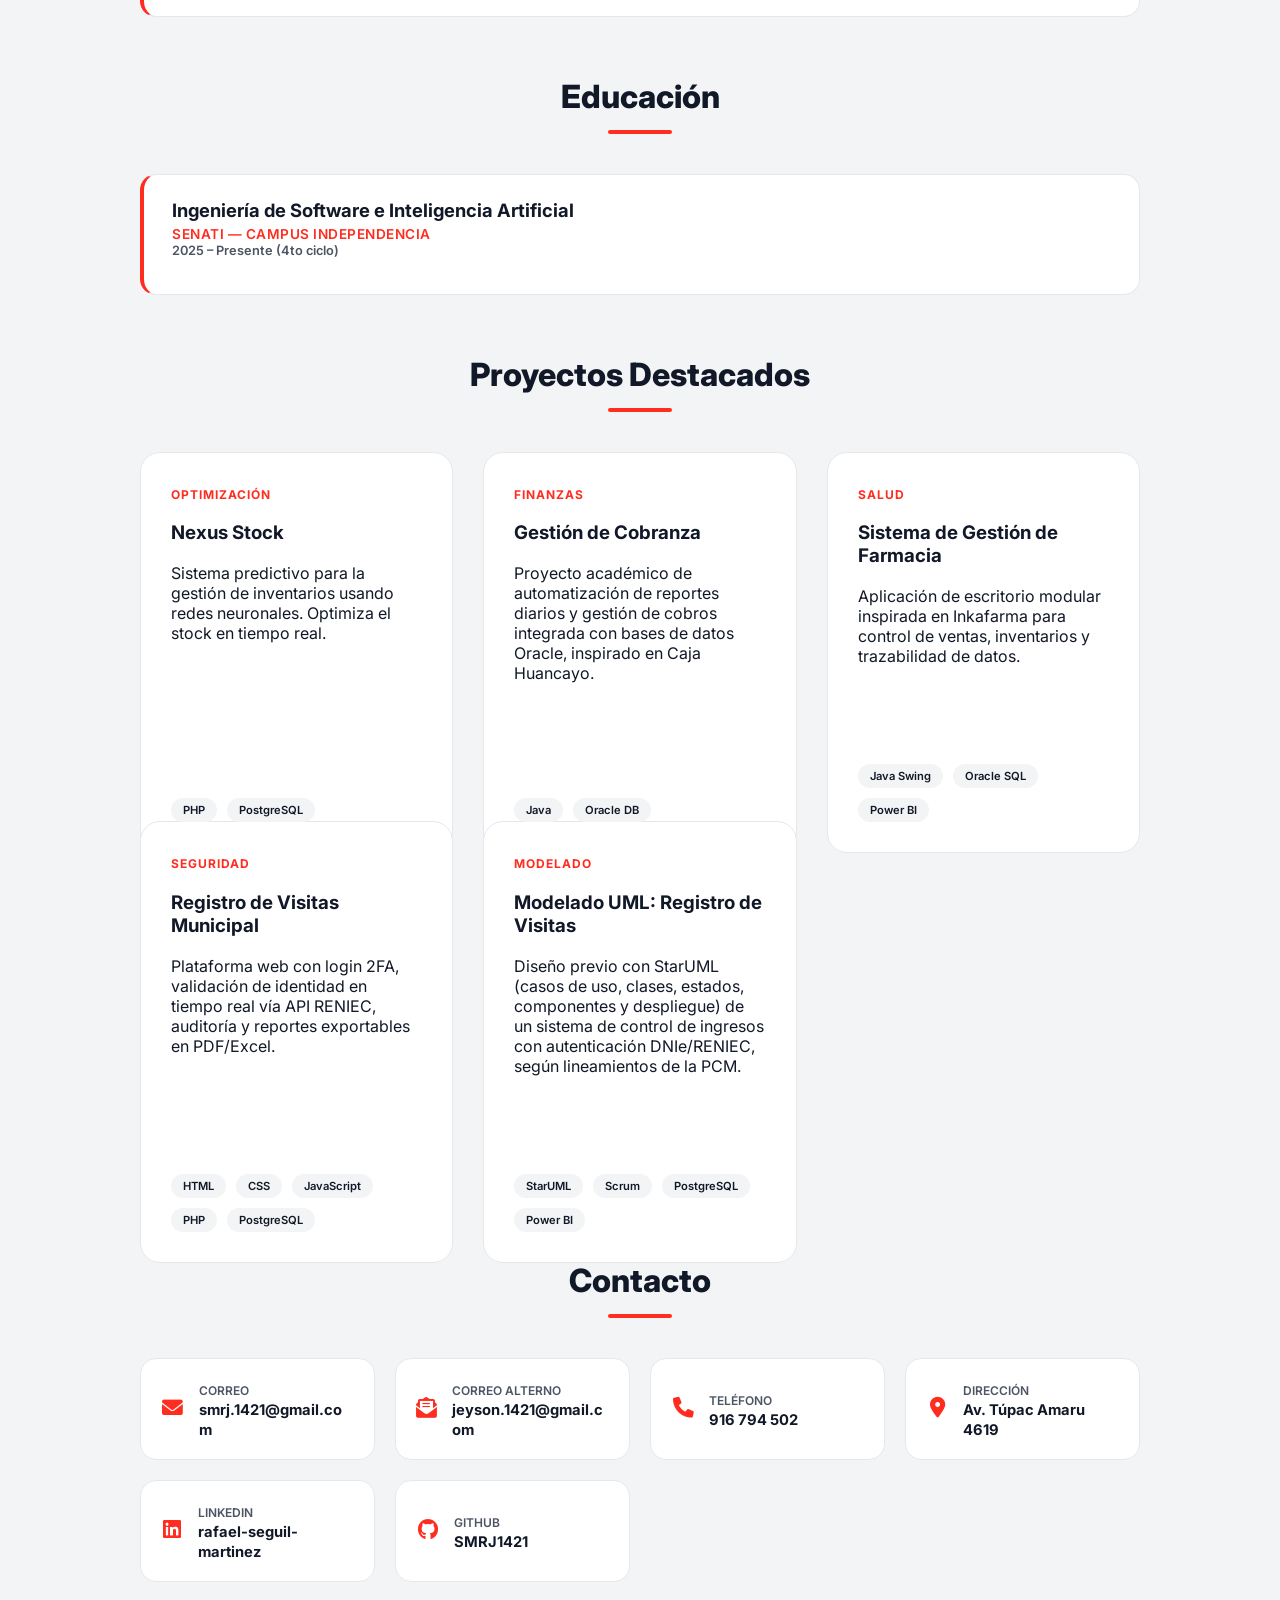
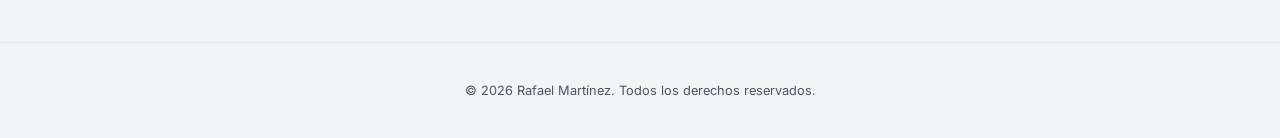
==== commit 34d21b2f: "Portafolio animado: entrada al scroll, fondo animado, aro giratorio, efecto de escritura, foco en ta" ====
--- a/index.html
+++ b/index.html
@@ -7,6 +7,12 @@
     <meta name="description" content="Portafolio de Rafael Jeyson Seguil Martinez, estudiante de Ingeniería de Software e IA, practicante de TI en Monaco SD.">
     <link href="https://fonts.googleapis.com/css2?family=Inter:wght@300;400;600;700;800&display=swap" rel="stylesheet">
     <link rel="stylesheet" href="https://cdnjs.cloudflare.com/ajax/libs/font-awesome/6.0.0/css/all.min.css">
+    <script>
+        // Marca que hay JavaScript (las animaciones de entrada dependen de esto) y aplica el tema guardado antes de pintar
+        document.documentElement.classList.add('js');
+        try { if (localStorage.getItem('theme') === 'dark') document.documentElement.setAttribute('data-theme', 'dark'); } catch (e) {}
+    </script>
+    <link rel="stylesheet" href="animations.css">
 
     <style>
         /* 1. VARIABLES Y CONFIGURACIÓN BASE (Colores y Temas) */
@@ -35,9 +41,6 @@
             font-family: 'Inter', sans-serif;
             margin: 0;
             transition: background-color 0.3s, color 0.3s;
-            background-image: url("https://laravel.com/img/notification-dots.png");
-            background-repeat: no-repeat;
-            background-position: top right;
         }
 
         /* 2. ESTILOS DE LA BARRA LATERAL (Botones de contacto y tema) */
@@ -89,8 +92,29 @@
 
         .profile-container {
             margin: 0 auto 20px; width: 160px; height: 160px; position: relative;
-            border: 2px solid var(--red-laravel); border-radius: 50%; padding: 6px;
+            border-radius: 50%; padding: 6px;
             display: flex; align-items: center; justify-content: center;
+        }
+
+        /* Aro de degradado que gira alrededor de la foto */
+        .profile-container::before {
+            content: '';
+            position: absolute;
+            inset: 0;
+            border-radius: 50%;
+            background: conic-gradient(from 0deg, var(--red-laravel), #ff9a5a, rgba(255,45,32,0) 45%, var(--red-laravel));
+            -webkit-mask: radial-gradient(farthest-side, transparent calc(100% - 3px), #000 calc(100% - 3px));
+            mask: radial-gradient(farthest-side, transparent calc(100% - 3px), #000 calc(100% - 3px));
+            animation: spin 5s linear infinite;
+        }
+
+        /* Pulso suave de luz alrededor del aro */
+        .profile-container::after {
+            content: '';
+            position: absolute;
+            inset: 0;
+            border-radius: 50%;
+            animation: glow 3s ease-out infinite;
         }
 
         .profile-img { width: 100%; height: 100%; border-radius: 50%; object-fit: cover; }
@@ -279,15 +303,103 @@
         .contact-item .value { font-size: 0.92rem; font-weight: 700; word-break: break-word; }
 
         footer { text-align: center; padding: 40px; color: var(--text-gray); font-size: 0.8rem; border-top: 1px solid var(--border-color); }
+
+        /* 9. ANIMACIONES */
+
+        /* Fondo: manchas de color que derivan lentamente */
+        .bg-orbs { position: fixed; inset: 0; overflow: hidden; z-index: -1; pointer-events: none; }
+        .bg-orbs span { position: absolute; border-radius: 50%; filter: blur(80px); opacity: .32; will-change: transform; }
+        .bg-orbs span:nth-child(1) { width: 460px; height: 460px; background: #ff2d20; top: -160px; right: -120px; animation: drift1 24s ease-in-out infinite alternate; }
+        .bg-orbs span:nth-child(2) { width: 380px; height: 380px; background: #ff8a65; bottom: -140px; left: -120px; animation: drift2 28s ease-in-out infinite alternate; }
+        .bg-orbs span:nth-child(3) { width: 300px; height: 300px; background: #ff5a8a; top: 42%; left: 58%; opacity: .16; animation: drift3 32s ease-in-out infinite alternate; }
+        [data-theme="dark"] .bg-orbs span { opacity: .2; }
+        [data-theme="dark"] .bg-orbs span:nth-child(3) { opacity: .1; }
+
+        @keyframes drift1 { to { transform: translate(-140px, 180px) scale(1.15); } }
+        @keyframes drift2 { to { transform: translate(160px, -140px) scale(1.2); } }
+        @keyframes drift3 { to { transform: translate(-200px, 120px) scale(.85); } }
+        @keyframes spin { to { transform: rotate(360deg); } }
+        @keyframes glow {
+            from { box-shadow: 0 0 0 0 rgba(255,45,32,.35); }
+            to   { box-shadow: 0 0 0 26px rgba(255,45,32,0); }
+        }
+
+        /* Botones laterales: entran desde la derecha */
+        .side-btn { animation: slideInRight .6s cubic-bezier(.2,.7,.2,1) backwards; }
+        .side-bar > :nth-child(1) { animation-delay: .5s; }
+        .side-bar > :nth-child(2) { animation-delay: .6s; }
+        .side-bar > :nth-child(3) { animation-delay: .7s; }
+        .side-bar > :nth-child(4) { animation-delay: .8s; }
+        @keyframes slideInRight { from { opacity: 0; transform: translateX(40px); } }
+
+        /* Línea de roles con efecto de escritura */
+        .hero-roles { font-size: 1.15rem; font-weight: 700; min-height: 1.9em; margin: 0 0 14px; color: var(--red-laravel); }
+        .hero-roles .caret {
+            display: inline-block; width: 2px; height: 1.1em; margin-left: 3px;
+            background: currentColor; vertical-align: -0.2em; animation: blink 1s steps(1) infinite;
+        }
+        @keyframes blink { 50% { opacity: 0; } }
+
+        /* Indicador de disponibilidad con pulso */
+        .availability-badge .dot { animation: ping 2s ease-out infinite; }
+        @keyframes ping {
+            from { box-shadow: 0 0 0 0 rgba(34,197,94,.55); }
+            to   { box-shadow: 0 0 0 10px rgba(34,197,94,0); }
+        }
+
+        /* Botón de CV con destello al pasar el cursor */
+        .btn-cv { position: relative; overflow: hidden; }
+        .btn-cv::after {
+            content: ''; position: absolute; top: 0; left: -75%; width: 50%; height: 100%;
+            background: linear-gradient(120deg, transparent, rgba(255,255,255,.4), transparent);
+            transform: skewX(-20deg);
+        }
+        .btn-cv:hover::after { animation: shine .8s ease; }
+        @keyframes shine { to { left: 130%; } }
+
+        /* Íconos de habilidades: pequeño salto al pasar el cursor */
+        .skill-item i { transition: transform .35s cubic-bezier(.3, 1.6, .5, 1); }
+        .skill-item:hover i { transform: scale(1.25) rotate(-8deg); }
+
+        /* Tarjetas de proyecto: foco de luz que sigue al cursor */
+        .project-card { position: relative; overflow: hidden; }
+        .project-card::before {
+            content: ''; position: absolute; inset: 0; z-index: 0; pointer-events: none;
+            background: radial-gradient(360px circle at var(--mx, 50%) var(--my, 50%), rgba(255,45,32,.12), transparent 60%);
+            opacity: 0; transition: opacity .3s;
+        }
+        .project-card:hover::before { opacity: 1; }
+        .project-card > * { position: relative; z-index: 1; }
+
+        /* Línea de tiempo: desplazamiento al pasar el cursor */
+        .timeline-item { transition: transform .3s ease, box-shadow .3s ease, background-color .3s, border-color .3s; }
+        .timeline-item:hover { transform: translateX(6px); box-shadow: 0 14px 30px -18px rgba(255,45,32,.5); }
+
+        /* Títulos de sección: la barra de acento se dibuja al aparecer */
+        .section-title::after {
+            content: ''; display: block; width: 64px; height: 4px; margin: 14px auto 0;
+            border-radius: 4px; background: var(--red-laravel);
+        }
+        .js .section-title::after { width: 0; transition: width .8s ease .35s; }
+        .js .section-title.in::after { width: 64px; }
+
+        @media (max-width: 720px) {
+            .bg-orbs span { filter: blur(50px); }
+            .bg-orbs span:nth-child(1) { width: 300px; height: 300px; }
+            .bg-orbs span:nth-child(2) { width: 260px; height: 260px; }
+            .bg-orbs span:nth-child(3) { display: none; }
+        }
     </style>
 </head>
 <body>
+
+<div class="bg-orbs" aria-hidden="true"><span></span><span></span><span></span></div>
 
 <div class="side-bar">
     <a href="mailto:smrj.1421@gmail.com" class="side-btn contact-special" title="Contactar conmigo">
         <i class="fas fa-paper-plane"></i>
     </a>
-    <div class="side-btn" id="theme-toggle" title="Modo Oscuro/Claro">
+    <div class="side-btn" id="theme-toggle" title="Modo Oscuro/Claro" role="button" tabindex="0" aria-label="Cambiar entre modo claro y oscuro">
         <i class="fas fa-moon" id="theme-icon"></i>
     </div>
     <a href="https://github.com/SMRJ1421" target="_blank" class="side-btn" title="GitHub"><i class="fab fa-github"></i></a>
@@ -295,52 +407,56 @@
 </div>
 
 <nav class="navbar">
-    <div class="logo-text">RAFAEL<span>MARTINEZ</span></div>
+    <div class="logo-text reveal" data-delay="0">RAFAEL<span>MARTINEZ</span></div>
 </nav>
 
 <header>
-    <div class="profile-container">
+    <div class="profile-container reveal reveal-zoom" data-delay="100">
         <img src="Jeyson.jpeg" alt="Rafael Martínez" class="profile-img">
     </div>
 
-    <h1 class="hero-title">Sobre <span style="color: var(--red-laravel)">Mi</span>.</h1>
-
-    <p class="hero-desc">
+    <h1 class="hero-title reveal" data-delay="220">Sobre <span style="color: var(--red-laravel)">Mi</span>.</h1>
+
+    <p class="hero-roles reveal" data-delay="340">
+        <span id="typed" data-phrases="Desarrollador Full Stack|Estudiante de Ingeniería de Software e IA|Practicante de TI en Monaco SD|Apasionado por los datos y la IA">Desarrollador Full Stack</span><span class="caret" aria-hidden="true"></span>
+    </p>
+
+    <p class="hero-desc reveal" data-delay="460">
         Soy un apasionado de la <strong>Tecnología</strong>.
         Mi enfoque se centra en construir soluciones eficientes combinando el desarrollo Full Stack
         con el análisis de datos. Estudiante de Ingeniería de Software e IA con sólida base en
         Backend (PHP, Java, Python) y gestión de bases de datos SQL.
     </p>
 
-    <span class="availability-badge"><span class="dot"></span> Disponibilidad inmediata</span>
-
-    <div class="cta-row">
+    <span class="availability-badge reveal" data-delay="580"><span class="dot"></span> Disponibilidad inmediata</span>
+
+    <div class="cta-row reveal" data-delay="700">
         <a href="cv.pdf" download class="btn-cv"><i class="fas fa-file-arrow-down"></i> Descargar CV</a>
     </div>
 
     <div class="skills-section">
-        <h2 class="skills-title">Mis Habilidades</h2>
-        <div class="skills-grid">
-            <div class="skill-item"><i class="fab fa-python"></i><span>Python</span></div>
-            <div class="skill-item"><i class="fab fa-java"></i><span>Java</span></div>
-            <div class="skill-item"><i class="fab fa-php"></i><span>PHP</span></div>
-            <div class="skill-item"><i class="fas fa-hashtag"></i><span>C#</span></div>
-            <div class="skill-item"><i class="fab fa-html5"></i><span>HTML5</span></div>
-            <div class="skill-item"><i class="fab fa-css3-alt"></i><span>CSS3</span></div>
-            <div class="skill-item"><i class="fab fa-js"></i><span>JavaScript</span></div>
-            <div class="skill-item"><i class="fas fa-database"></i><span>Oracle DB</span></div>
-            <div class="skill-item"><i class="fas fa-database"></i><span>PostgreSQL</span></div>
-            <div class="skill-item"><i class="fas fa-database"></i><span>MySQL</span></div>
-            <div class="skill-item"><i class="fas fa-project-diagram"></i><span>StarUML</span></div>
-            <div class="skill-item"><i class="fas fa-code-branch"></i><span>Scrum</span></div>
+        <h2 class="skills-title reveal">Mis Habilidades</h2>
+        <div class="skills-grid" data-stagger="60">
+            <div class="skill-item reveal reveal-zoom"><i class="fab fa-python"></i><span>Python</span></div>
+            <div class="skill-item reveal reveal-zoom"><i class="fab fa-java"></i><span>Java</span></div>
+            <div class="skill-item reveal reveal-zoom"><i class="fab fa-php"></i><span>PHP</span></div>
+            <div class="skill-item reveal reveal-zoom"><i class="fas fa-hashtag"></i><span>C#</span></div>
+            <div class="skill-item reveal reveal-zoom"><i class="fab fa-html5"></i><span>HTML5</span></div>
+            <div class="skill-item reveal reveal-zoom"><i class="fab fa-css3-alt"></i><span>CSS3</span></div>
+            <div class="skill-item reveal reveal-zoom"><i class="fab fa-js"></i><span>JavaScript</span></div>
+            <div class="skill-item reveal reveal-zoom"><i class="fas fa-database"></i><span>Oracle DB</span></div>
+            <div class="skill-item reveal reveal-zoom"><i class="fas fa-database"></i><span>PostgreSQL</span></div>
+            <div class="skill-item reveal reveal-zoom"><i class="fas fa-database"></i><span>MySQL</span></div>
+            <div class="skill-item reveal reveal-zoom"><i class="fas fa-project-diagram"></i><span>StarUML</span></div>
+            <div class="skill-item reveal reveal-zoom"><i class="fas fa-code-branch"></i><span>Scrum</span></div>
         </div>
     </div>
 </header>
 
 <main class="container">
-    <h2 class="section-title">Experiencia</h2>
-    <div class="timeline">
-        <div class="timeline-item">
+    <h2 class="section-title reveal">Experiencia</h2>
+    <div class="timeline" data-stagger="130">
+        <div class="timeline-item reveal reveal-left">
             <p class="role">Practicante de TI de Sistemas</p>
             <span class="org">Monaco SD (empresa de importación)</span>
             <span class="period">2026 – Presente</span>
@@ -350,7 +466,7 @@
                 <li>Consultas a gran escala mediante OpenCode conectado al sistema.</li>
             </ul>
         </div>
-        <div class="timeline-item">
+        <div class="timeline-item reveal reveal-left">
             <p class="role">Oficial de Construcción y Control de Calidad</p>
             <span class="org">INARCO / DVC</span>
             <span class="period">2021 – 2025</span>
@@ -364,9 +480,9 @@
 </main>
 
 <main class="container">
-    <h2 class="section-title">Educación</h2>
-    <div class="timeline">
-        <div class="timeline-item">
+    <h2 class="section-title reveal">Educación</h2>
+    <div class="timeline" data-stagger="130">
+        <div class="timeline-item reveal reveal-left">
             <p class="role">Ingeniería de Software e Inteligencia Artificial</p>
             <span class="org">SENATI — Campus Independencia</span>
             <span class="period">2025 – Presente (4to ciclo)</span>
@@ -375,10 +491,10 @@
 </main>
 
 <main class="container">
-    <h2 class="section-title">Proyectos Destacados</h2>
-
-    <div class="projects-grid">
-        <a href="nexus-stock.html" class="project-link">
+    <h2 class="section-title reveal">Proyectos Destacados</h2>
+
+    <div class="projects-grid" data-stagger="100">
+        <a href="nexus-stock.html" class="project-link reveal">
             <article class="project-card">
                 <div class="project-content">
                     <span class="project-tag">Optimización</span>
@@ -392,7 +508,7 @@
             </article>
         </a>
 
-        <article class="project-card">
+        <article class="project-card reveal">
             <div class="project-content">
                 <span class="project-tag">Finanzas</span>
                 <h3>Gestión de Cobranza</h3>
@@ -404,7 +520,7 @@
             </div>
         </article>
 
-        <article class="project-card">
+        <article class="project-card reveal">
             <div class="project-content">
                 <span class="project-tag">Salud</span>
                 <h3>Sistema de Gestión de Farmacia</h3>
@@ -417,7 +533,7 @@
             </div>
         </article>
 
-        <a href="registro-visitas.html" class="project-link">
+        <a href="registro-visitas.html" class="project-link reveal">
             <article class="project-card">
                 <div class="project-content">
                     <span class="project-tag">Seguridad</span>
@@ -434,7 +550,7 @@
             </article>
         </a>
 
-        <a href="visitas-municipal.html" class="project-link">
+        <a href="visitas-municipal.html" class="project-link reveal">
             <article class="project-card">
                 <div class="project-content">
                     <span class="project-tag">Modelado</span>
@@ -453,44 +569,44 @@
 </main>
 
 <main class="container">
-    <h2 class="section-title">Contacto</h2>
-    <div class="contact-grid">
-        <a href="mailto:smrj.1421@gmail.com" class="contact-item">
+    <h2 class="section-title reveal">Contacto</h2>
+    <div class="contact-grid" data-stagger="70">
+        <a href="mailto:smrj.1421@gmail.com" class="contact-item reveal">
             <i class="fas fa-envelope"></i>
             <div>
                 <span class="label">Correo</span><br>
                 <span class="value">smrj.1421@gmail.com</span>
             </div>
         </a>
-        <a href="mailto:jeyson.1421@gmail.com" class="contact-item">
+        <a href="mailto:jeyson.1421@gmail.com" class="contact-item reveal">
             <i class="fas fa-envelope-open-text"></i>
             <div>
                 <span class="label">Correo alterno</span><br>
                 <span class="value">jeyson.1421@gmail.com</span>
             </div>
         </a>
-        <a href="tel:+51916794502" class="contact-item">
+        <a href="tel:+51916794502" class="contact-item reveal">
             <i class="fas fa-phone"></i>
             <div>
                 <span class="label">Teléfono</span><br>
                 <span class="value">916 794 502</span>
             </div>
         </a>
-        <div class="contact-item">
+        <div class="contact-item reveal">
             <i class="fas fa-location-dot"></i>
             <div>
                 <span class="label">Dirección</span><br>
                 <span class="value">Av. Túpac Amaru 4619</span>
             </div>
         </div>
-        <a href="https://linkedin.com/in/rafael-seguil-martinez" target="_blank" class="contact-item">
+        <a href="https://linkedin.com/in/rafael-seguil-martinez" target="_blank" class="contact-item reveal">
             <i class="fab fa-linkedin"></i>
             <div>
                 <span class="label">LinkedIn</span><br>
                 <span class="value">rafael-seguil-martinez</span>
             </div>
         </a>
-        <a href="https://github.com/SMRJ1421" target="_blank" class="contact-item">
+        <a href="https://github.com/SMRJ1421" target="_blank" class="contact-item reveal">
             <i class="fab fa-github"></i>
             <div>
                 <span class="label">GitHub</span><br>
@@ -505,17 +621,26 @@
 <script>
     const themeToggle = document.getElementById('theme-toggle');
     const themeIcon = document.getElementById('theme-icon');
-
-    themeToggle.addEventListener('click', () => {
-        if (document.documentElement.getAttribute('data-theme') !== 'dark') {
-            document.documentElement.setAttribute('data-theme', 'dark');
-            themeIcon.classList.replace('fa-moon', 'fa-sun');
-        } else {
-            document.documentElement.removeAttribute('data-theme');
-            themeIcon.classList.replace('fa-sun', 'fa-moon');
-        }
+    const root = document.documentElement;
+
+    const syncIcon = () => {
+        themeIcon.className = root.getAttribute('data-theme') === 'dark' ? 'fas fa-sun' : 'fas fa-moon';
+    };
+    const toggleTheme = () => {
+        const goDark = root.getAttribute('data-theme') !== 'dark';
+        if (goDark) root.setAttribute('data-theme', 'dark');
+        else root.removeAttribute('data-theme');
+        syncIcon();
+        try { localStorage.setItem('theme', goDark ? 'dark' : 'light'); } catch (e) {}
+    };
+
+    syncIcon();
+    themeToggle.addEventListener('click', toggleTheme);
+    themeToggle.addEventListener('keydown', (e) => {
+        if (e.key === 'Enter' || e.key === ' ') { e.preventDefault(); toggleTheme(); }
     });
 </script>
+<script src="animations.js"></script>
 
 </body>
 </html>
--- a/animations.css
+++ b/animations.css
@@ -0,0 +1,55 @@
+/* --- ANIMACIONES COMPARTIDAS (index + páginas de proyecto) --- */
+
+/* Entrada suave de la página */
+body { animation: pageIn .5s ease backwards; }
+@keyframes pageIn { from { opacity: 0; } to { opacity: 1; } }
+
+html { scroll-behavior: smooth; }
+
+/* Aparición al hacer scroll.
+   El estado oculto solo se aplica si JavaScript está activo (clase .js en <html>),
+   así el contenido nunca queda invisible si el script falla. */
+.js .reveal:not(.in) { opacity: 0; }
+
+.reveal.in {
+  animation: revealUp .7s cubic-bezier(.2, .7, .2, 1) backwards;
+  animation-delay: var(--reveal-delay, 0ms);
+}
+.reveal-left.in { animation-name: revealLeft; }
+.reveal-zoom.in { animation-name: revealZoom; }
+
+/* Los elementos con su propia transición (tarjetas, íconos) no deben animar
+   la opacidad, o compiten con la animación de entrada y parpadean. */
+.reveal.reveal {
+  transition-property: transform, background-color, border-color, box-shadow, color;
+}
+
+@keyframes revealUp   { from { opacity: 0; transform: translateY(28px); } to { opacity: 1; transform: none; } }
+@keyframes revealLeft { from { opacity: 0; transform: translateX(-36px); } to { opacity: 1; transform: none; } }
+@keyframes revealZoom { from { opacity: 0; transform: scale(.94); } to { opacity: 1; transform: none; } }
+
+/* Barra de progreso de lectura */
+.scroll-progress {
+  position: fixed;
+  top: 0;
+  left: 0;
+  width: 100%;
+  height: 3px;
+  background: linear-gradient(90deg, #FF2D20, #ff8a65);
+  transform-origin: 0 50%;
+  transform: scaleX(0);
+  z-index: 2000;
+  pointer-events: none;
+}
+
+/* Respeta a quien pide menos movimiento en su sistema */
+@media (prefers-reduced-motion: reduce) {
+  html { scroll-behavior: auto; }
+  .js .reveal:not(.in) { opacity: 1; }
+  .reveal.in { animation: none; }
+  *, *::before, *::after {
+    animation-duration: .001ms !important;
+    animation-iteration-count: 1 !important;
+    transition-duration: .001ms !important;
+  }
+}
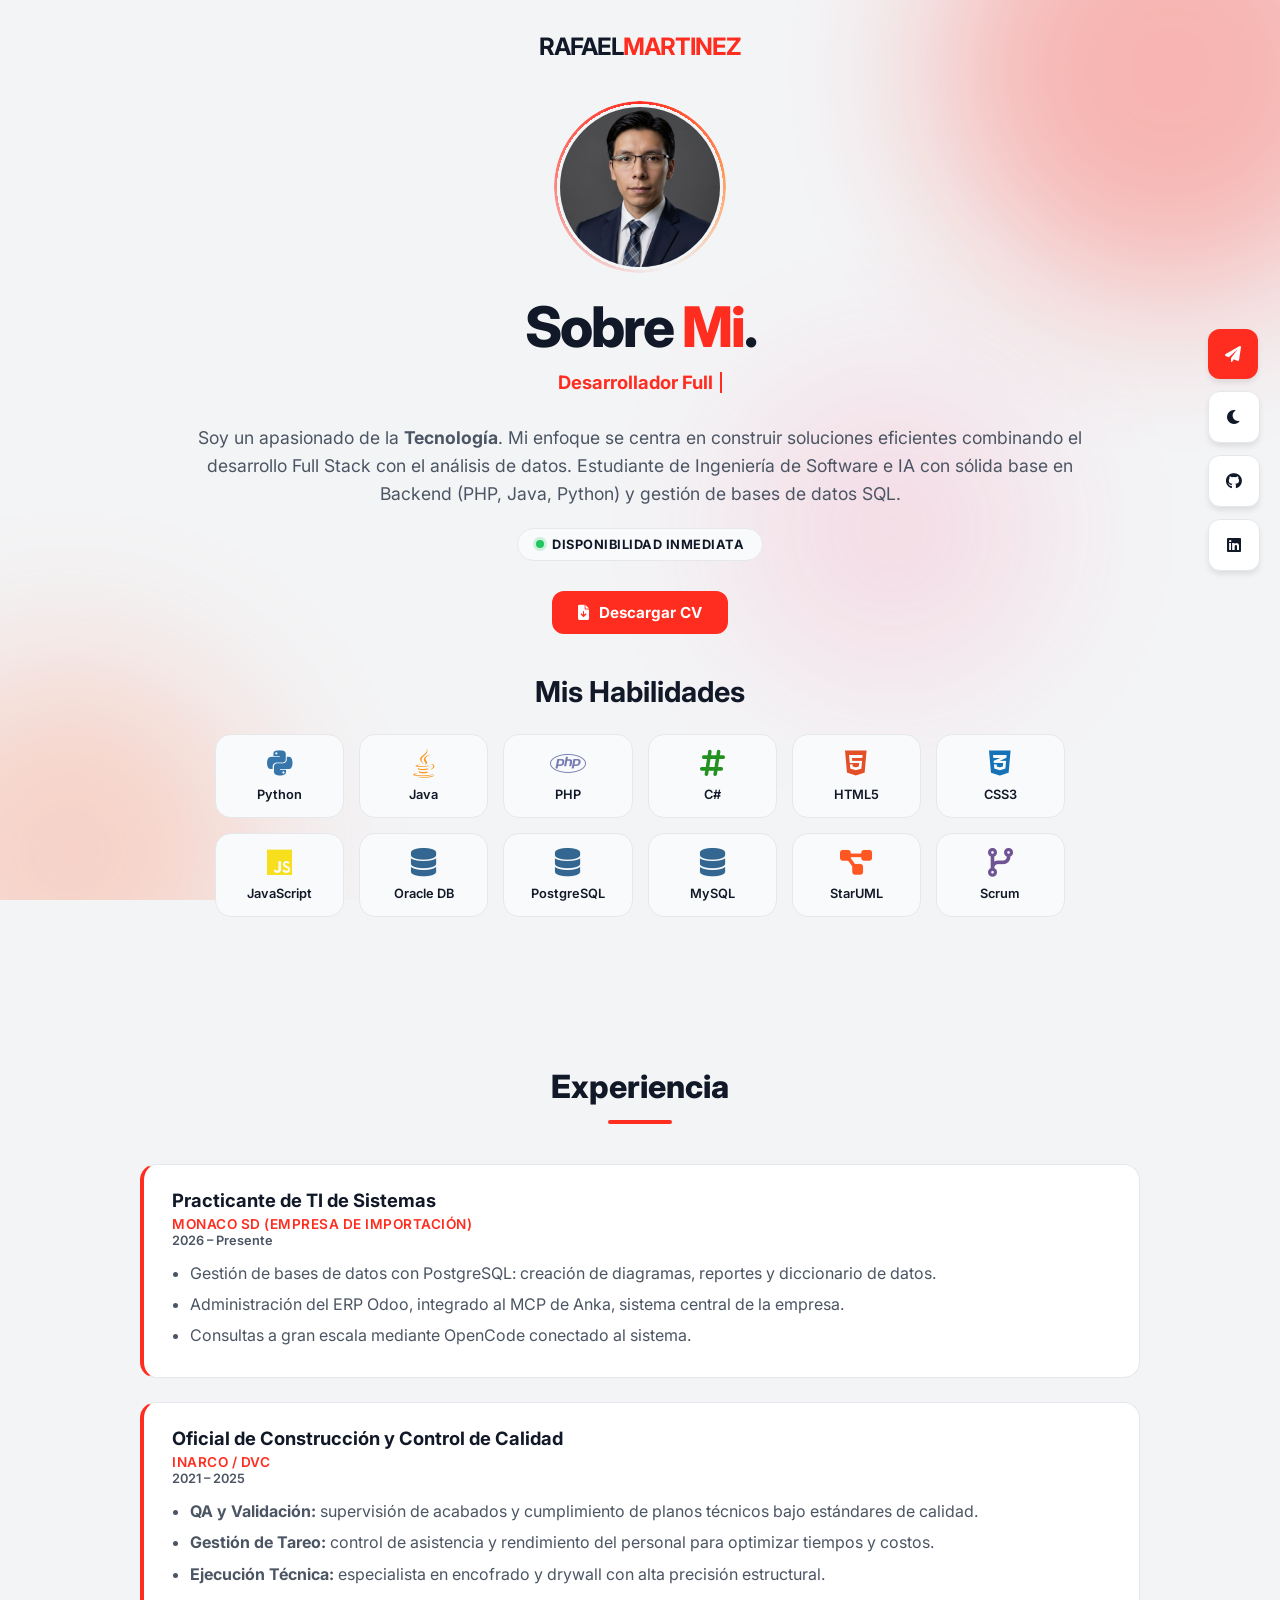
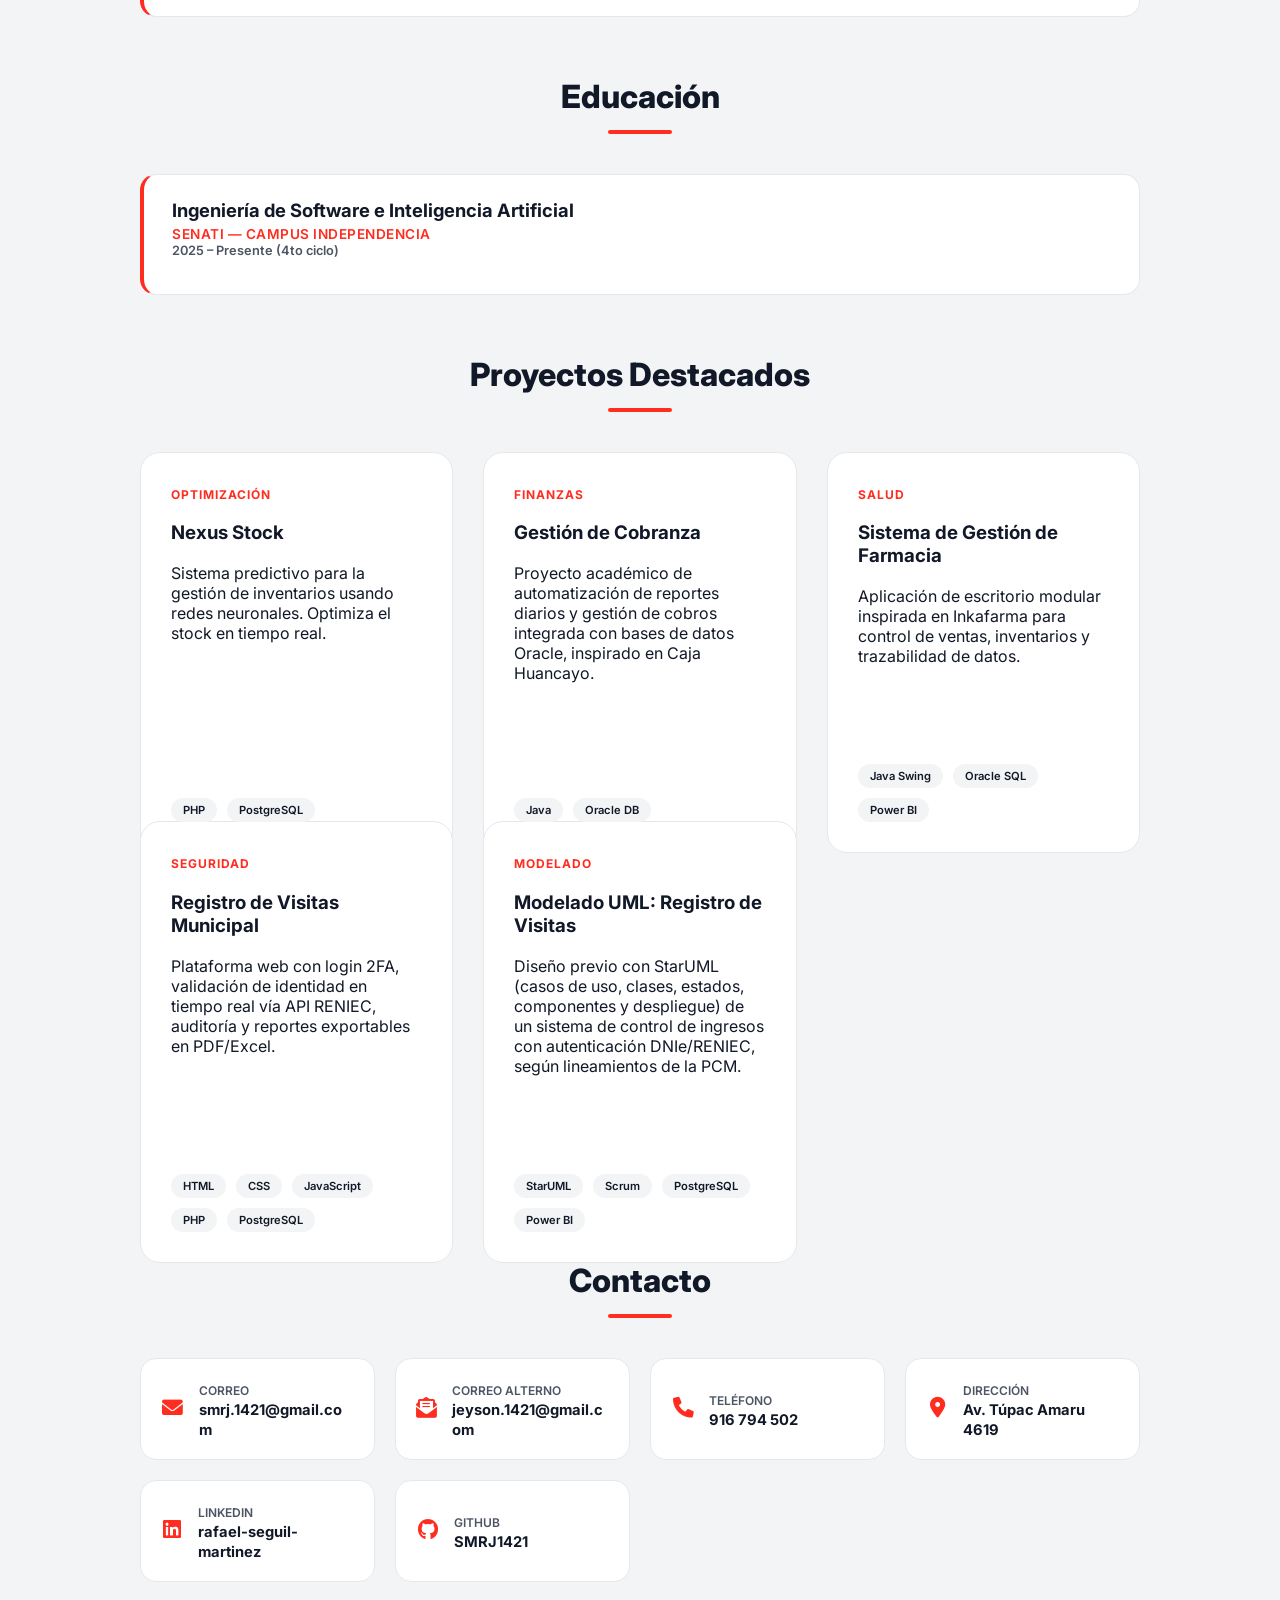
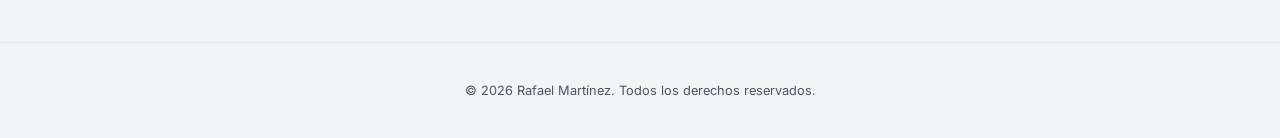
==== commit c4c4e208: "Barra lateral (enviar, modo oscuro, GitHub, LinkedIn) y modo oscuro en las paginas de proyecto" ====
--- a/index.html
+++ b/index.html
@@ -13,6 +13,7 @@
         try { if (localStorage.getItem('theme') === 'dark') document.documentElement.setAttribute('data-theme', 'dark'); } catch (e) {}
     </script>
     <link rel="stylesheet" href="animations.css">
+    <link rel="stylesheet" href="sidebar.css">
 
     <style>
         /* 1. VARIABLES Y CONFIGURACIÓN BASE (Colores y Temas) */
@@ -43,44 +44,7 @@
             transition: background-color 0.3s, color 0.3s;
         }
 
-        /* 2. ESTILOS DE LA BARRA LATERAL (Botones de contacto y tema) */
-        .side-bar {
-            position: fixed;
-            right: 20px;
-            top: 50%;
-            transform: translateY(-50%);
-            display: flex;
-            flex-direction: column;
-            gap: 12px;
-            z-index: 1000;
-        }
-
-        .side-btn {
-            width: 50px;
-            height: 50px;
-            background: var(--card-light);
-            border: 1px solid var(--border-color);
-            border-radius: 12px;
-            display: flex;
-            align-items: center;
-            justify-content: center;
-            cursor: pointer;
-            box-shadow: 0 4px 6px -1px rgba(0,0,0,0.1);
-            transition: 0.3s;
-            color: var(--text-dark);
-            text-decoration: none;
-        }
-
-        .side-btn.contact-special {
-            background: var(--red-laravel);
-            color: white;
-            border: none;
-        }
-
-        .side-btn:hover {
-            border-color: var(--red-laravel);
-            transform: scale(1.1);
-        }
+        /* 2. BARRA LATERAL: estilos en sidebar.css (compartido con las páginas de proyecto) */
 
         /* 3. NAVEGACIÓN Y LOGO */
         .navbar { padding: 2rem 2rem 0; display: flex; justify-content: center; }
@@ -323,14 +287,6 @@
             from { box-shadow: 0 0 0 0 rgba(255,45,32,.35); }
             to   { box-shadow: 0 0 0 26px rgba(255,45,32,0); }
         }
-
-        /* Botones laterales: entran desde la derecha */
-        .side-btn { animation: slideInRight .6s cubic-bezier(.2,.7,.2,1) backwards; }
-        .side-bar > :nth-child(1) { animation-delay: .5s; }
-        .side-bar > :nth-child(2) { animation-delay: .6s; }
-        .side-bar > :nth-child(3) { animation-delay: .7s; }
-        .side-bar > :nth-child(4) { animation-delay: .8s; }
-        @keyframes slideInRight { from { opacity: 0; transform: translateX(40px); } }
 
         /* Línea de roles con efecto de escritura */
         .hero-roles { font-size: 1.15rem; font-weight: 700; min-height: 1.9em; margin: 0 0 14px; color: var(--red-laravel); }
@@ -618,28 +574,7 @@
 
 <footer>&copy; 2026 Rafael Martínez. Todos los derechos reservados.</footer>
 
-<script>
-    const themeToggle = document.getElementById('theme-toggle');
-    const themeIcon = document.getElementById('theme-icon');
-    const root = document.documentElement;
-
-    const syncIcon = () => {
-        themeIcon.className = root.getAttribute('data-theme') === 'dark' ? 'fas fa-sun' : 'fas fa-moon';
-    };
-    const toggleTheme = () => {
-        const goDark = root.getAttribute('data-theme') !== 'dark';
-        if (goDark) root.setAttribute('data-theme', 'dark');
-        else root.removeAttribute('data-theme');
-        syncIcon();
-        try { localStorage.setItem('theme', goDark ? 'dark' : 'light'); } catch (e) {}
-    };
-
-    syncIcon();
-    themeToggle.addEventListener('click', toggleTheme);
-    themeToggle.addEventListener('keydown', (e) => {
-        if (e.key === 'Enter' || e.key === ' ') { e.preventDefault(); toggleTheme(); }
-    });
-</script>
+<script src="theme.js"></script>
 <script src="animations.js"></script>
 
 </body>
--- a/sidebar.css
+++ b/sidebar.css
@@ -0,0 +1,60 @@
+/* --- BARRA LATERAL (compartida por todas las páginas) ---
+   Contacto por correo, modo claro/oscuro, GitHub y LinkedIn.
+   Usa las variables de color de cada página (--card-light, --border-color, --text-dark, --red-laravel). */
+
+.side-bar {
+  position: fixed;
+  right: 20px;
+  top: 50%;
+  transform: translateY(-50%);
+  display: flex;
+  flex-direction: column;
+  gap: 12px;
+  z-index: 1000;
+}
+
+.side-btn {
+  width: 50px;
+  height: 50px;
+  background: var(--card-light);
+  border: 1px solid var(--border-color);
+  border-radius: 12px;
+  display: flex;
+  align-items: center;
+  justify-content: center;
+  cursor: pointer;
+  box-shadow: 0 4px 6px -1px rgba(0, 0, 0, 0.1);
+  transition: 0.3s;
+  color: var(--text-dark);
+  text-decoration: none;
+}
+
+.side-btn.contact-special {
+  background: var(--red-laravel);
+  color: white;
+  border: none;
+}
+
+.side-btn:hover {
+  border-color: var(--red-laravel);
+  transform: scale(1.1);
+}
+
+.side-btn:focus-visible {
+  outline: 2px solid var(--red-laravel);
+  outline-offset: 3px;
+}
+
+/* Entrada desde la derecha, uno tras otro */
+.side-btn { animation: slideInRight .6s cubic-bezier(.2, .7, .2, 1) backwards; }
+.side-bar > :nth-child(1) { animation-delay: .5s; }
+.side-bar > :nth-child(2) { animation-delay: .6s; }
+.side-bar > :nth-child(3) { animation-delay: .7s; }
+.side-bar > :nth-child(4) { animation-delay: .8s; }
+@keyframes slideInRight { from { opacity: 0; transform: translateX(40px); } }
+
+/* En pantallas chicas los botones se hacen más compactos para no tapar el contenido */
+@media (max-width: 720px) {
+  .side-bar { right: 8px; gap: 8px; }
+  .side-btn { width: 42px; height: 42px; border-radius: 10px; font-size: .9rem; }
+}
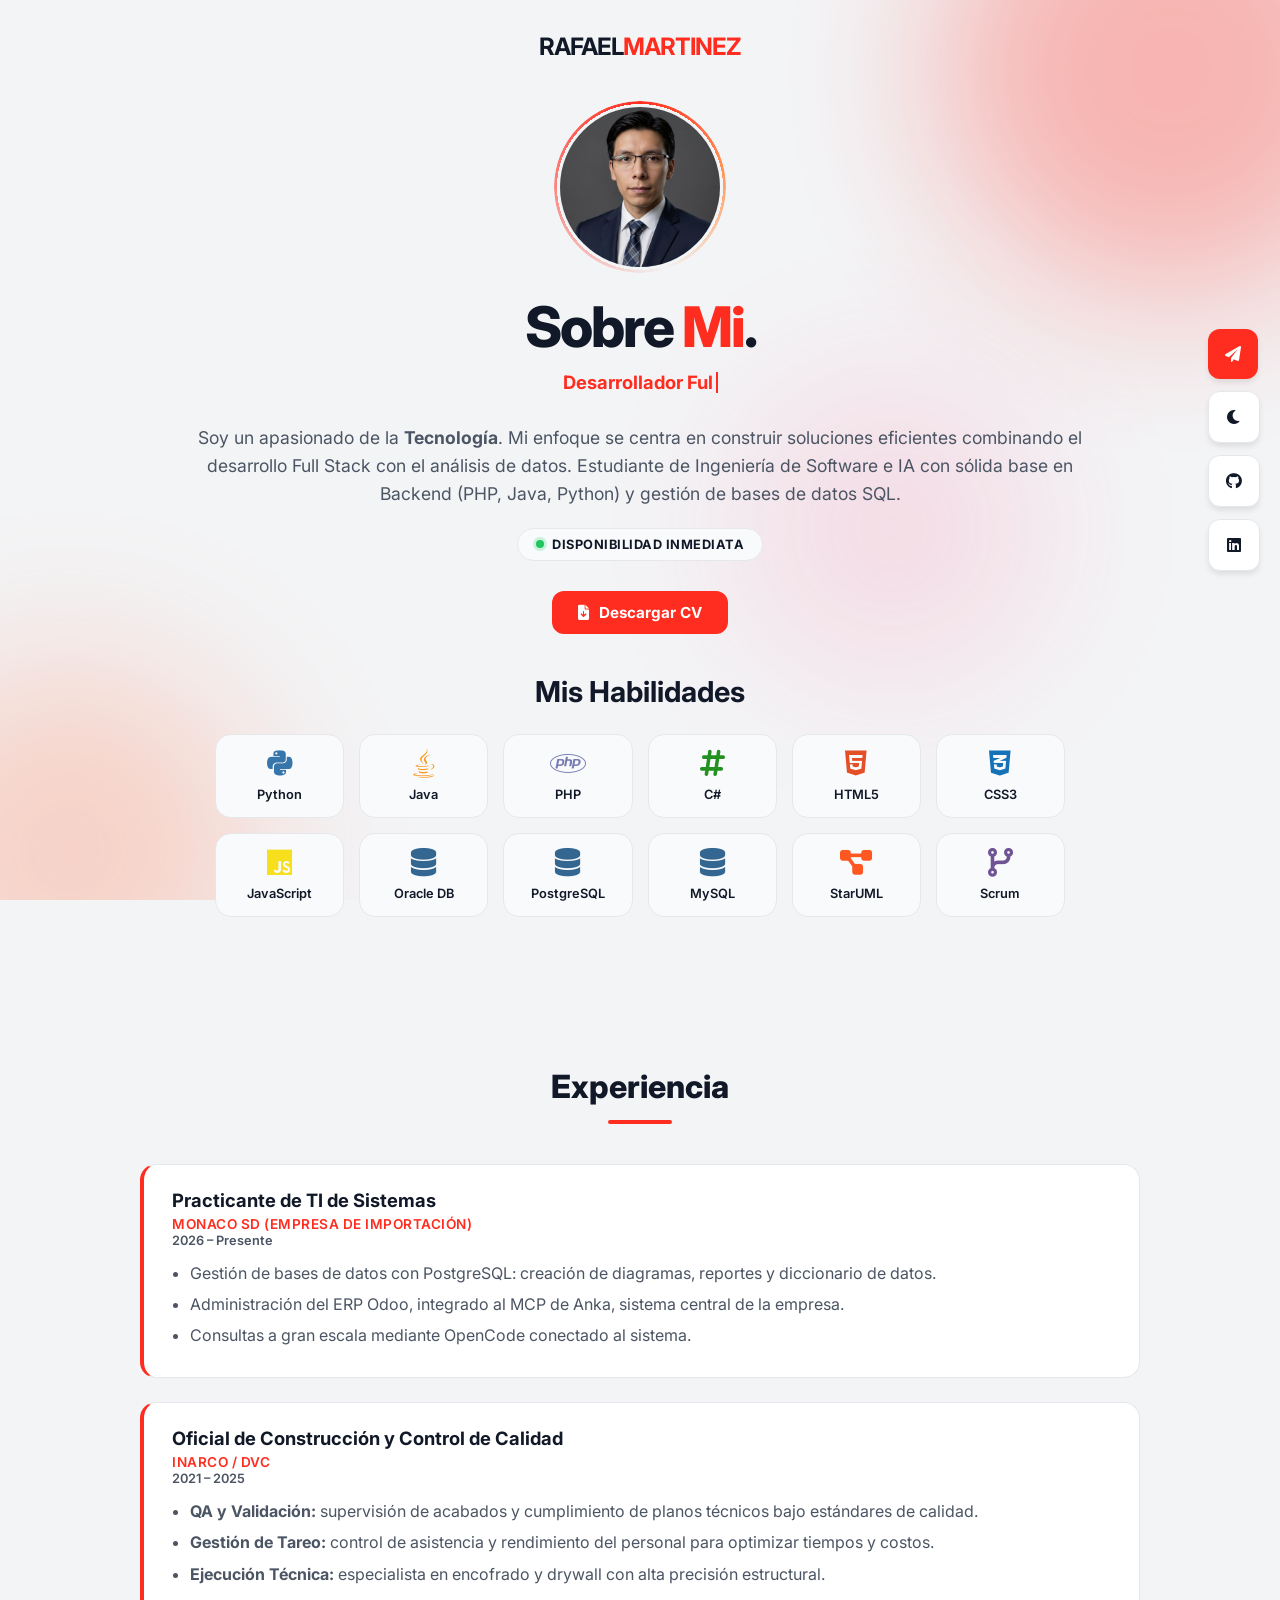
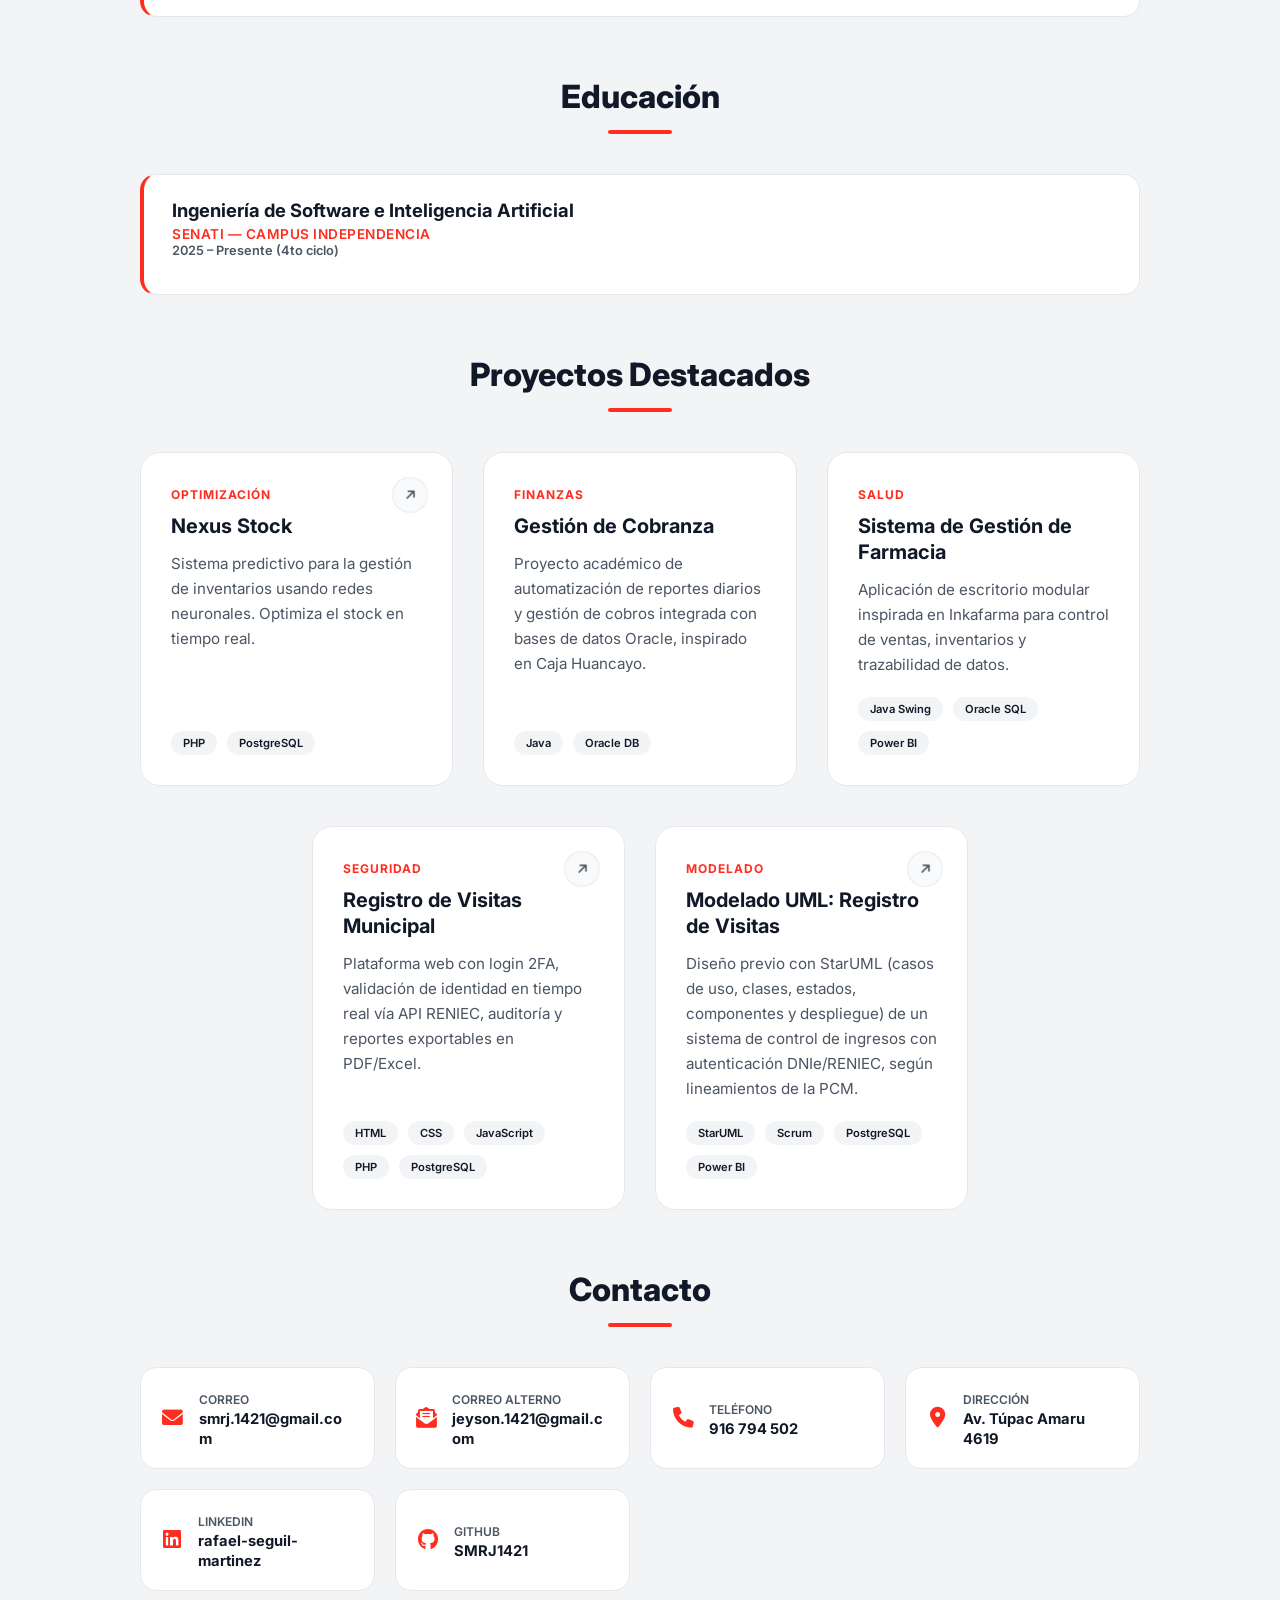
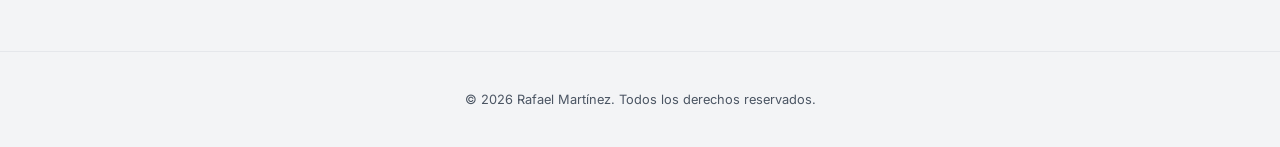
==== commit 002660c1: "Corrige el solapamiento de tarjetas de proyecto y mejora el diseno de la seccion (mas espacio, ultim" ====
--- a/index.html
+++ b/index.html
@@ -169,10 +169,33 @@
             text-align: center;
         }
 
+        /* Cuadrícula de 6 tracks: cada tarjeta ocupa 2, así la última fila incompleta puede centrarse */
         .projects-grid {
             display: grid;
-            grid-template-columns: repeat(auto-fit, minmax(300px, 1fr));
-            gap: 30px;
+            grid-template-columns: repeat(6, 1fr);
+            gap: 40px 30px;
+        }
+        .projects-grid > * { grid-column: span 2; }
+        .projects-grid > :nth-last-child(2):nth-child(3n+1) { grid-column: 2 / 4; }
+        .projects-grid > :last-child:nth-child(3n+2) { grid-column: 4 / 6; }
+        .projects-grid > :last-child:nth-child(3n+1) { grid-column: 3 / 5; }
+
+        @media (max-width: 999px) {
+            .projects-grid { grid-template-columns: repeat(4, 1fr); }
+            .projects-grid > *,
+            .projects-grid > :nth-last-child(2):nth-child(3n+1),
+            .projects-grid > :last-child:nth-child(3n+2),
+            .projects-grid > :last-child:nth-child(3n+1) { grid-column: span 2; }
+            .projects-grid > :last-child:nth-child(odd) { grid-column: 2 / 4; }
+        }
+
+        @media (max-width: 619px) {
+            .projects-grid { grid-template-columns: 1fr; gap: 28px; }
+            .projects-grid > *,
+            .projects-grid > :nth-last-child(2):nth-child(3n+1),
+            .projects-grid > :last-child:nth-child(3n+2),
+            .projects-grid > :last-child:nth-child(3n+1),
+            .projects-grid > :last-child:nth-child(odd) { grid-column: auto; }
         }
 
         /* Estilo para que el enlace no se vea azul */
@@ -191,6 +214,7 @@
             display: flex;
             flex-direction: column;
             height: 100%; /* Para que todas midan lo mismo */
+            box-sizing: border-box; /* Sin esto, height:100% + el relleno de 30px hacía que la tarjeta se saliera de su fila y pisara a la de abajo */
         }
 
         .project-card:hover {
@@ -205,6 +229,38 @@
             font-weight: 700;
             text-transform: uppercase;
             letter-spacing: 1px;
+        }
+
+        /* Texto de las tarjetas: jerarquía más clara y más fácil de leer */
+        .project-card h3 { font-size: 1.25rem; line-height: 1.3; margin: 10px 0 12px; }
+        .project-card p { color: var(--text-gray); font-size: 0.95rem; line-height: 1.65; margin: 0; }
+
+        /* Flecha en las tarjetas que abren una página de detalle */
+        .project-link .project-card::after {
+            content: '\f061';
+            font-family: 'Font Awesome 6 Free';
+            font-weight: 900;
+            position: absolute;
+            top: 24px;
+            right: 24px;
+            width: 34px;
+            height: 34px;
+            display: grid;
+            place-items: center;
+            border-radius: 50%;
+            background: var(--bg-skill);
+            border: 1px solid var(--border-color);
+            color: var(--text-gray);
+            font-size: 0.8rem;
+            transform: rotate(-45deg);
+            transition: transform .3s ease, background-color .3s, color .3s, border-color .3s;
+            z-index: 1;
+        }
+        .project-link:hover .project-card::after {
+            transform: rotate(0deg);
+            background: var(--red-laravel);
+            border-color: var(--red-laravel);
+            color: #fff;
         }
 
         .project-techs {
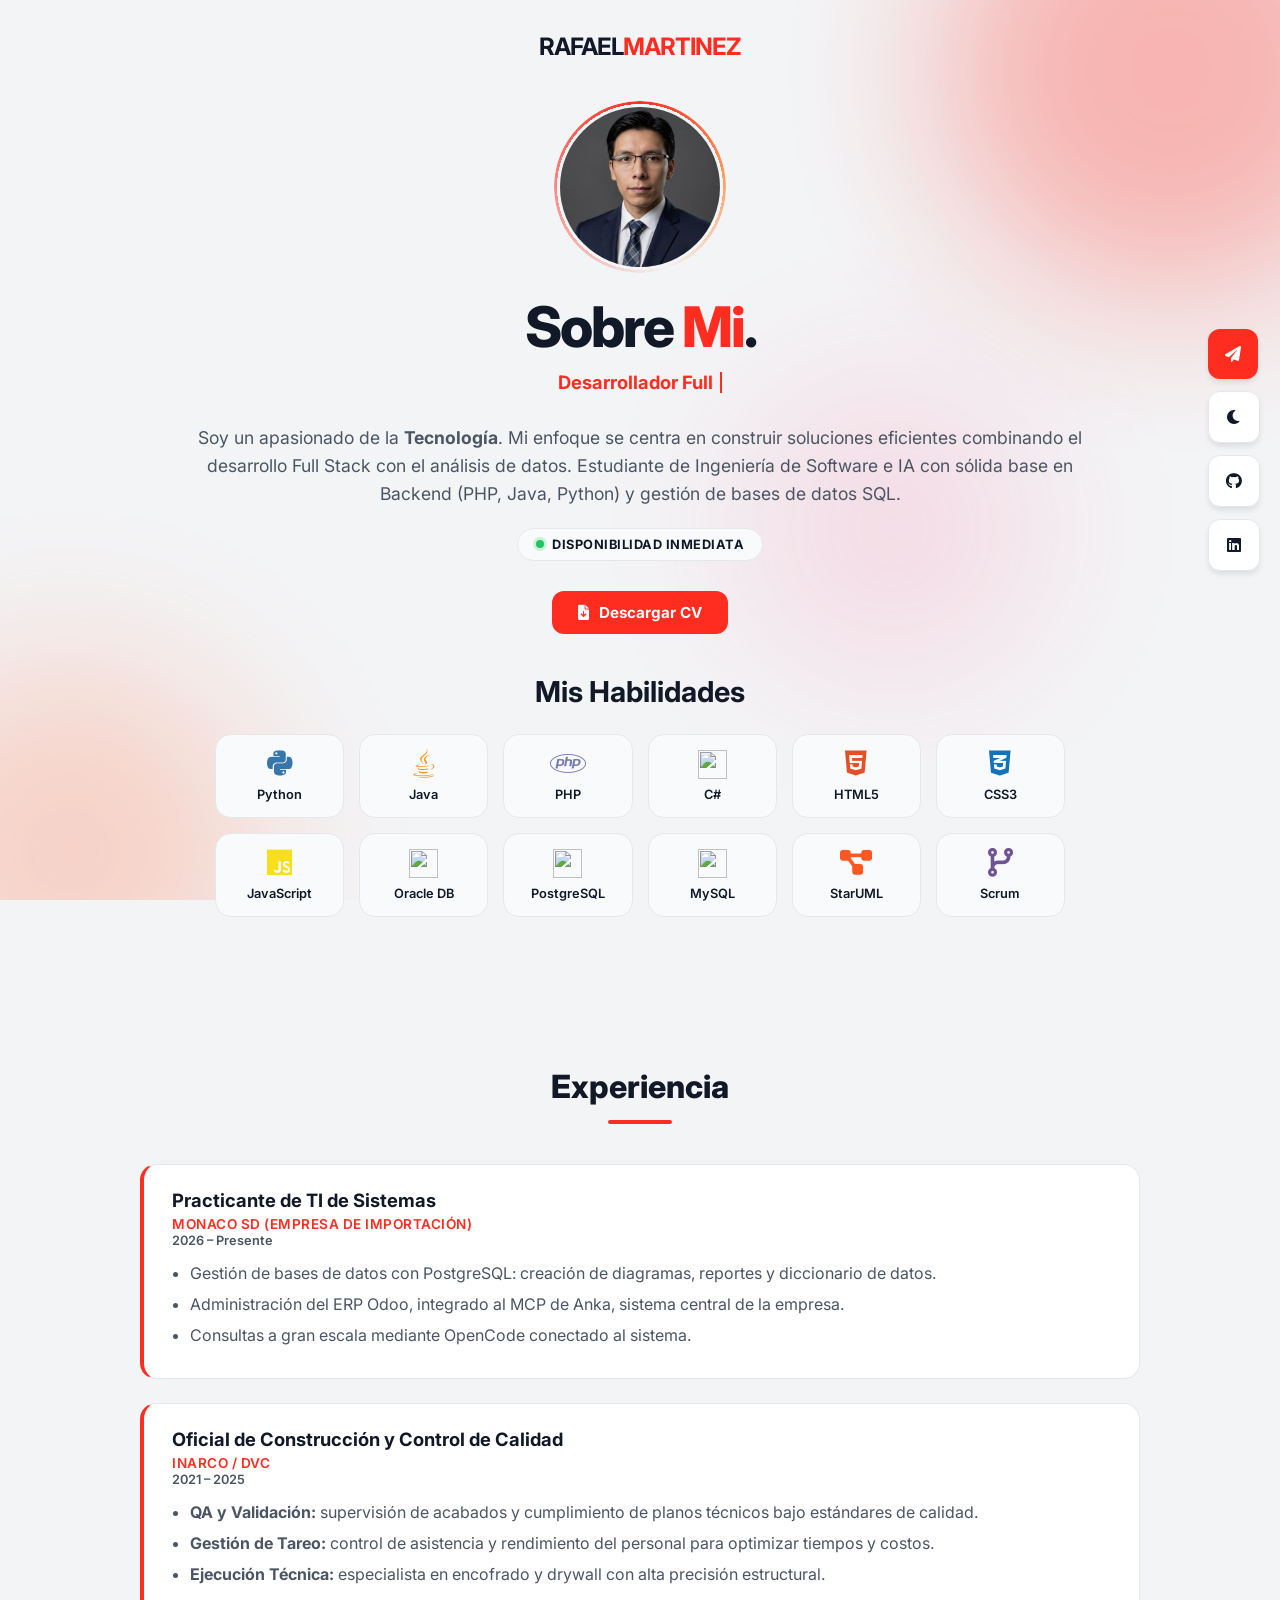
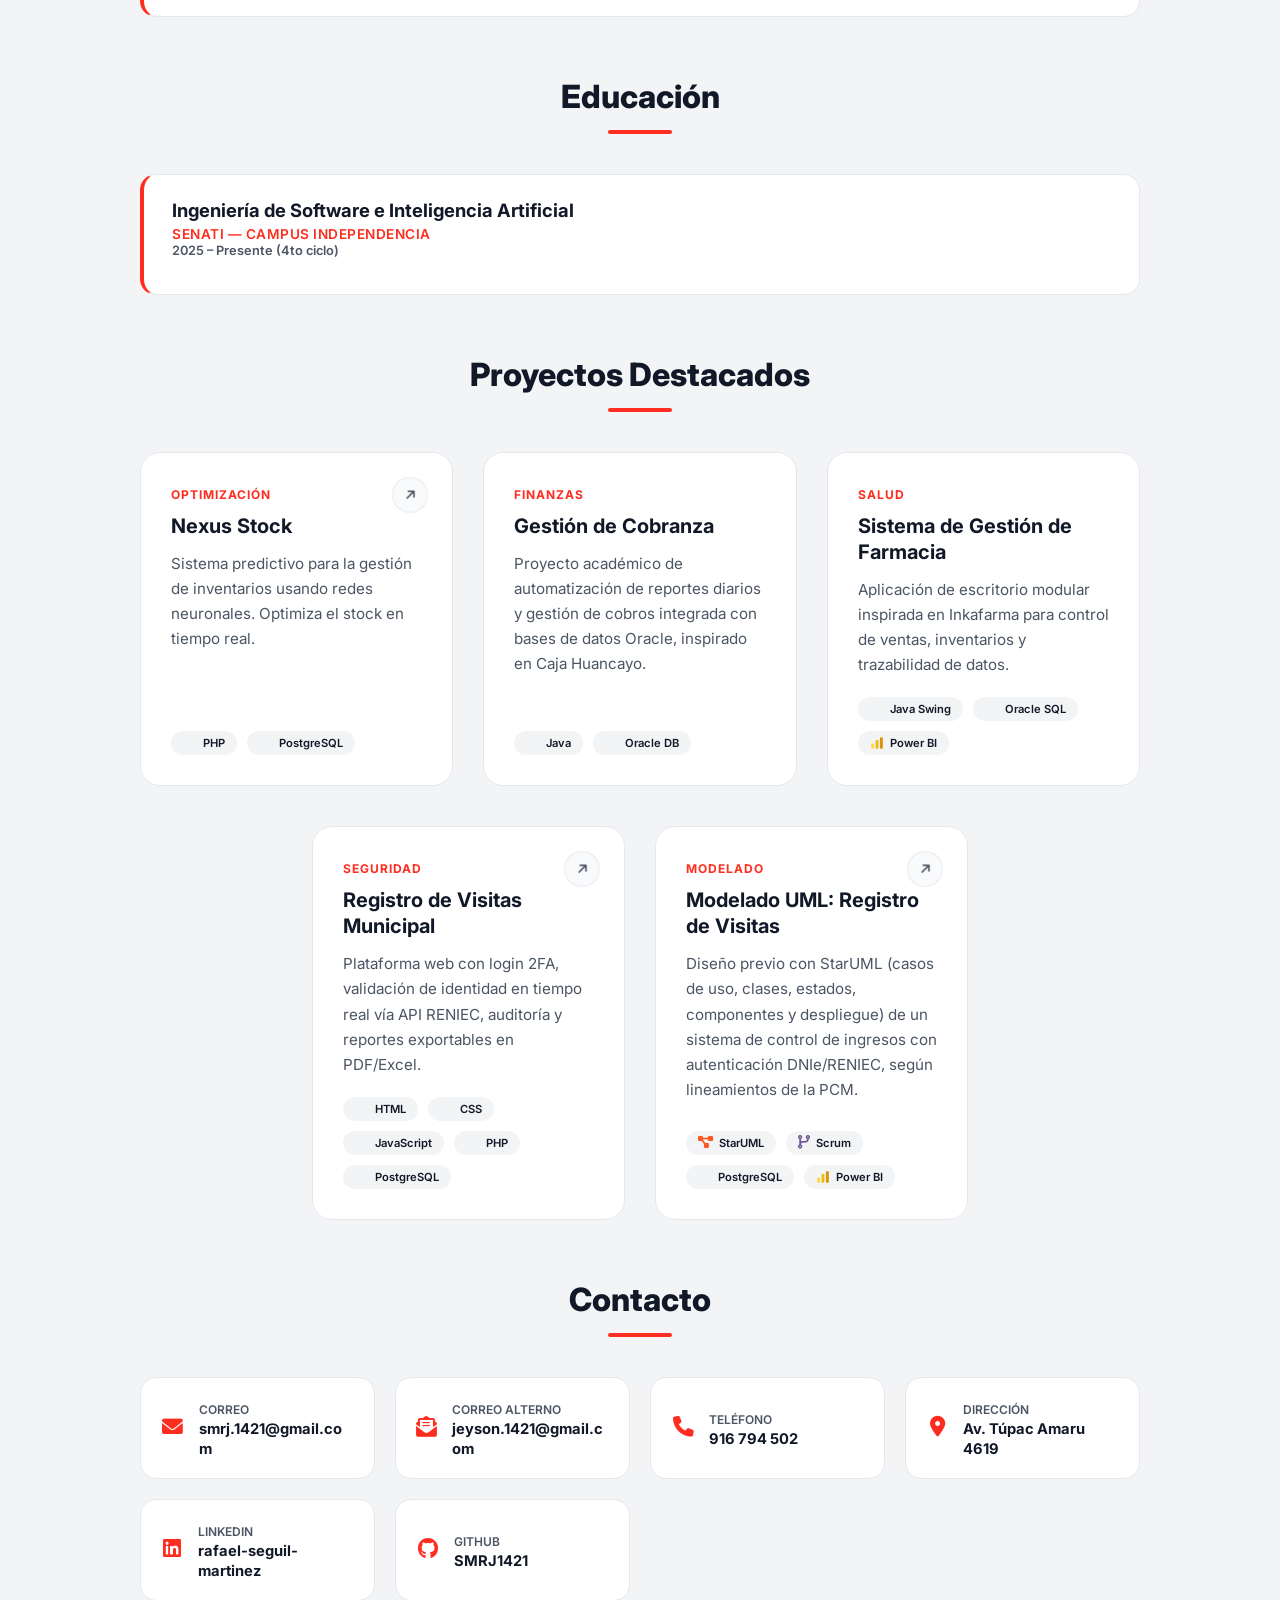
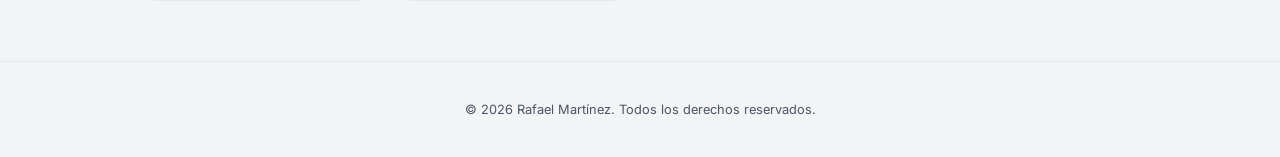
==== commit 824d55e5: "Agrega el logo de cada tecnologia en las etiquetas de proyectos, habilidades y paginas de detalle" ====
--- a/index.html
+++ b/index.html
@@ -277,7 +277,15 @@
             padding: 5px 12px;
             border-radius: 20px;
             font-weight: 600;
-        }
+            display: inline-flex;
+            align-items: center;
+            gap: 6px;
+        }
+
+        /* Logos de tecnología dentro de las etiquetas y en la cuadrícula de habilidades */
+        .tech-logo { width: 14px; height: 14px; object-fit: contain; flex-shrink: 0; }
+        .project-techs i { font-size: 0.85rem; }
+        .skill-item .tech-logo-lg { width: 29px; height: 29px; object-fit: contain; }
 
         /* 7. EXPERIENCIA Y EDUCACIÓN (Timeline) */
         .timeline { display: flex; flex-direction: column; gap: 24px; }
@@ -405,6 +413,15 @@
 </head>
 <body>
 
+<!-- Íconos SVG reutilizables (Power BI no tiene logo en las librerías abiertas, se dibuja como tres barras) -->
+<svg width="0" height="0" style="position:absolute" aria-hidden="true" focusable="false">
+    <symbol id="logo-powerbi" viewBox="0 0 24 24">
+        <rect x="2"    y="13" width="5" height="9"  rx="1.4" fill="#F9D949"/>
+        <rect x="9.5"  y="7"  width="5" height="15" rx="1.4" fill="#F2B90F"/>
+        <rect x="17"   y="2"  width="5" height="20" rx="1.4" fill="#D9930A"/>
+    </symbol>
+</svg>
+
 <div class="bg-orbs" aria-hidden="true"><span></span><span></span><span></span></div>
 
 <div class="side-bar">
@@ -452,13 +469,13 @@
             <div class="skill-item reveal reveal-zoom"><i class="fab fa-python"></i><span>Python</span></div>
             <div class="skill-item reveal reveal-zoom"><i class="fab fa-java"></i><span>Java</span></div>
             <div class="skill-item reveal reveal-zoom"><i class="fab fa-php"></i><span>PHP</span></div>
-            <div class="skill-item reveal reveal-zoom"><i class="fas fa-hashtag"></i><span>C#</span></div>
+            <div class="skill-item reveal reveal-zoom"><img class="tech-logo-lg" src="https://cdn.jsdelivr.net/gh/devicons/devicon@v2.16.0/icons/csharp/csharp-original.svg" alt="" width="29" height="29" loading="lazy"><span>C#</span></div>
             <div class="skill-item reveal reveal-zoom"><i class="fab fa-html5"></i><span>HTML5</span></div>
             <div class="skill-item reveal reveal-zoom"><i class="fab fa-css3-alt"></i><span>CSS3</span></div>
             <div class="skill-item reveal reveal-zoom"><i class="fab fa-js"></i><span>JavaScript</span></div>
-            <div class="skill-item reveal reveal-zoom"><i class="fas fa-database"></i><span>Oracle DB</span></div>
-            <div class="skill-item reveal reveal-zoom"><i class="fas fa-database"></i><span>PostgreSQL</span></div>
-            <div class="skill-item reveal reveal-zoom"><i class="fas fa-database"></i><span>MySQL</span></div>
+            <div class="skill-item reveal reveal-zoom"><img class="tech-logo-lg" src="https://cdn.jsdelivr.net/gh/devicons/devicon@v2.16.0/icons/oracle/oracle-original.svg" alt="" width="29" height="29" loading="lazy"><span>Oracle DB</span></div>
+            <div class="skill-item reveal reveal-zoom"><img class="tech-logo-lg" src="https://cdn.jsdelivr.net/gh/devicons/devicon@v2.16.0/icons/postgresql/postgresql-original.svg" alt="" width="29" height="29" loading="lazy"><span>PostgreSQL</span></div>
+            <div class="skill-item reveal reveal-zoom"><img class="tech-logo-lg" src="https://cdn.jsdelivr.net/gh/devicons/devicon@v2.16.0/icons/mysql/mysql-original.svg" alt="" width="29" height="29" loading="lazy"><span>MySQL</span></div>
             <div class="skill-item reveal reveal-zoom"><i class="fas fa-project-diagram"></i><span>StarUML</span></div>
             <div class="skill-item reveal reveal-zoom"><i class="fas fa-code-branch"></i><span>Scrum</span></div>
         </div>
@@ -514,8 +531,8 @@
                     <p>Sistema predictivo para la gestión de inventarios usando redes neuronales. Optimiza el stock en tiempo real.</p>
                 </div>
                 <div class="project-techs">
-                    <span>PHP</span>
-                    <span>PostgreSQL</span>
+                    <span><img class="tech-logo" src="https://cdn.jsdelivr.net/gh/devicons/devicon@v2.16.0/icons/php/php-original.svg" alt="" width="14" height="14" loading="lazy">PHP</span>
+                    <span><img class="tech-logo" src="https://cdn.jsdelivr.net/gh/devicons/devicon@v2.16.0/icons/postgresql/postgresql-original.svg" alt="" width="14" height="14" loading="lazy">PostgreSQL</span>
                 </div>
             </article>
         </a>
@@ -527,8 +544,8 @@
                 <p>Proyecto académico de automatización de reportes diarios y gestión de cobros integrada con bases de datos Oracle, inspirado en Caja Huancayo.</p>
             </div>
             <div class="project-techs">
-                <span>Java</span>
-                <span>Oracle DB</span>
+                <span><img class="tech-logo" src="https://cdn.jsdelivr.net/gh/devicons/devicon@v2.16.0/icons/java/java-original.svg" alt="" width="14" height="14" loading="lazy">Java</span>
+                <span><img class="tech-logo" src="https://cdn.jsdelivr.net/gh/devicons/devicon@v2.16.0/icons/oracle/oracle-original.svg" alt="" width="14" height="14" loading="lazy">Oracle DB</span>
             </div>
         </article>
 
@@ -539,9 +556,9 @@
                 <p>Aplicación de escritorio modular inspirada en Inkafarma para control de ventas, inventarios y trazabilidad de datos.</p>
             </div>
             <div class="project-techs">
-                <span>Java Swing</span>
-                <span>Oracle SQL</span>
-                <span>Power BI</span>
+                <span><img class="tech-logo" src="https://cdn.jsdelivr.net/gh/devicons/devicon@v2.16.0/icons/java/java-original.svg" alt="" width="14" height="14" loading="lazy">Java Swing</span>
+                <span><img class="tech-logo" src="https://cdn.jsdelivr.net/gh/devicons/devicon@v2.16.0/icons/oracle/oracle-original.svg" alt="" width="14" height="14" loading="lazy">Oracle SQL</span>
+                <span><svg class="tech-logo" aria-hidden="true"><use href="#logo-powerbi"/></svg>Power BI</span>
             </div>
         </article>
 
@@ -553,11 +570,11 @@
                     <p>Plataforma web con login 2FA, validación de identidad en tiempo real vía API RENIEC, auditoría y reportes exportables en PDF/Excel.</p>
                 </div>
                 <div class="project-techs">
-                    <span>HTML</span>
-                    <span>CSS</span>
-                    <span>JavaScript</span>
-                    <span>PHP</span>
-                    <span>PostgreSQL</span>
+                    <span><img class="tech-logo" src="https://cdn.jsdelivr.net/gh/devicons/devicon@v2.16.0/icons/html5/html5-original.svg" alt="" width="14" height="14" loading="lazy">HTML</span>
+                    <span><img class="tech-logo" src="https://cdn.jsdelivr.net/gh/devicons/devicon@v2.16.0/icons/css3/css3-original.svg" alt="" width="14" height="14" loading="lazy">CSS</span>
+                    <span><img class="tech-logo" src="https://cdn.jsdelivr.net/gh/devicons/devicon@v2.16.0/icons/javascript/javascript-original.svg" alt="" width="14" height="14" loading="lazy">JavaScript</span>
+                    <span><img class="tech-logo" src="https://cdn.jsdelivr.net/gh/devicons/devicon@v2.16.0/icons/php/php-original.svg" alt="" width="14" height="14" loading="lazy">PHP</span>
+                    <span><img class="tech-logo" src="https://cdn.jsdelivr.net/gh/devicons/devicon@v2.16.0/icons/postgresql/postgresql-original.svg" alt="" width="14" height="14" loading="lazy">PostgreSQL</span>
                 </div>
             </article>
         </a>
@@ -570,10 +587,10 @@
                     <p>Diseño previo con StarUML (casos de uso, clases, estados, componentes y despliegue) de un sistema de control de ingresos con autenticación DNIe/RENIEC, según lineamientos de la PCM.</p>
                 </div>
                 <div class="project-techs">
-                    <span>StarUML</span>
-                    <span>Scrum</span>
-                    <span>PostgreSQL</span>
-                    <span>Power BI</span>
+                    <span><i class="fas fa-project-diagram"></i>StarUML</span>
+                    <span><i class="fas fa-code-branch"></i>Scrum</span>
+                    <span><img class="tech-logo" src="https://cdn.jsdelivr.net/gh/devicons/devicon@v2.16.0/icons/postgresql/postgresql-original.svg" alt="" width="14" height="14" loading="lazy">PostgreSQL</span>
+                    <span><svg class="tech-logo" aria-hidden="true"><use href="#logo-powerbi"/></svg>Power BI</span>
                 </div>
             </article>
         </a>
